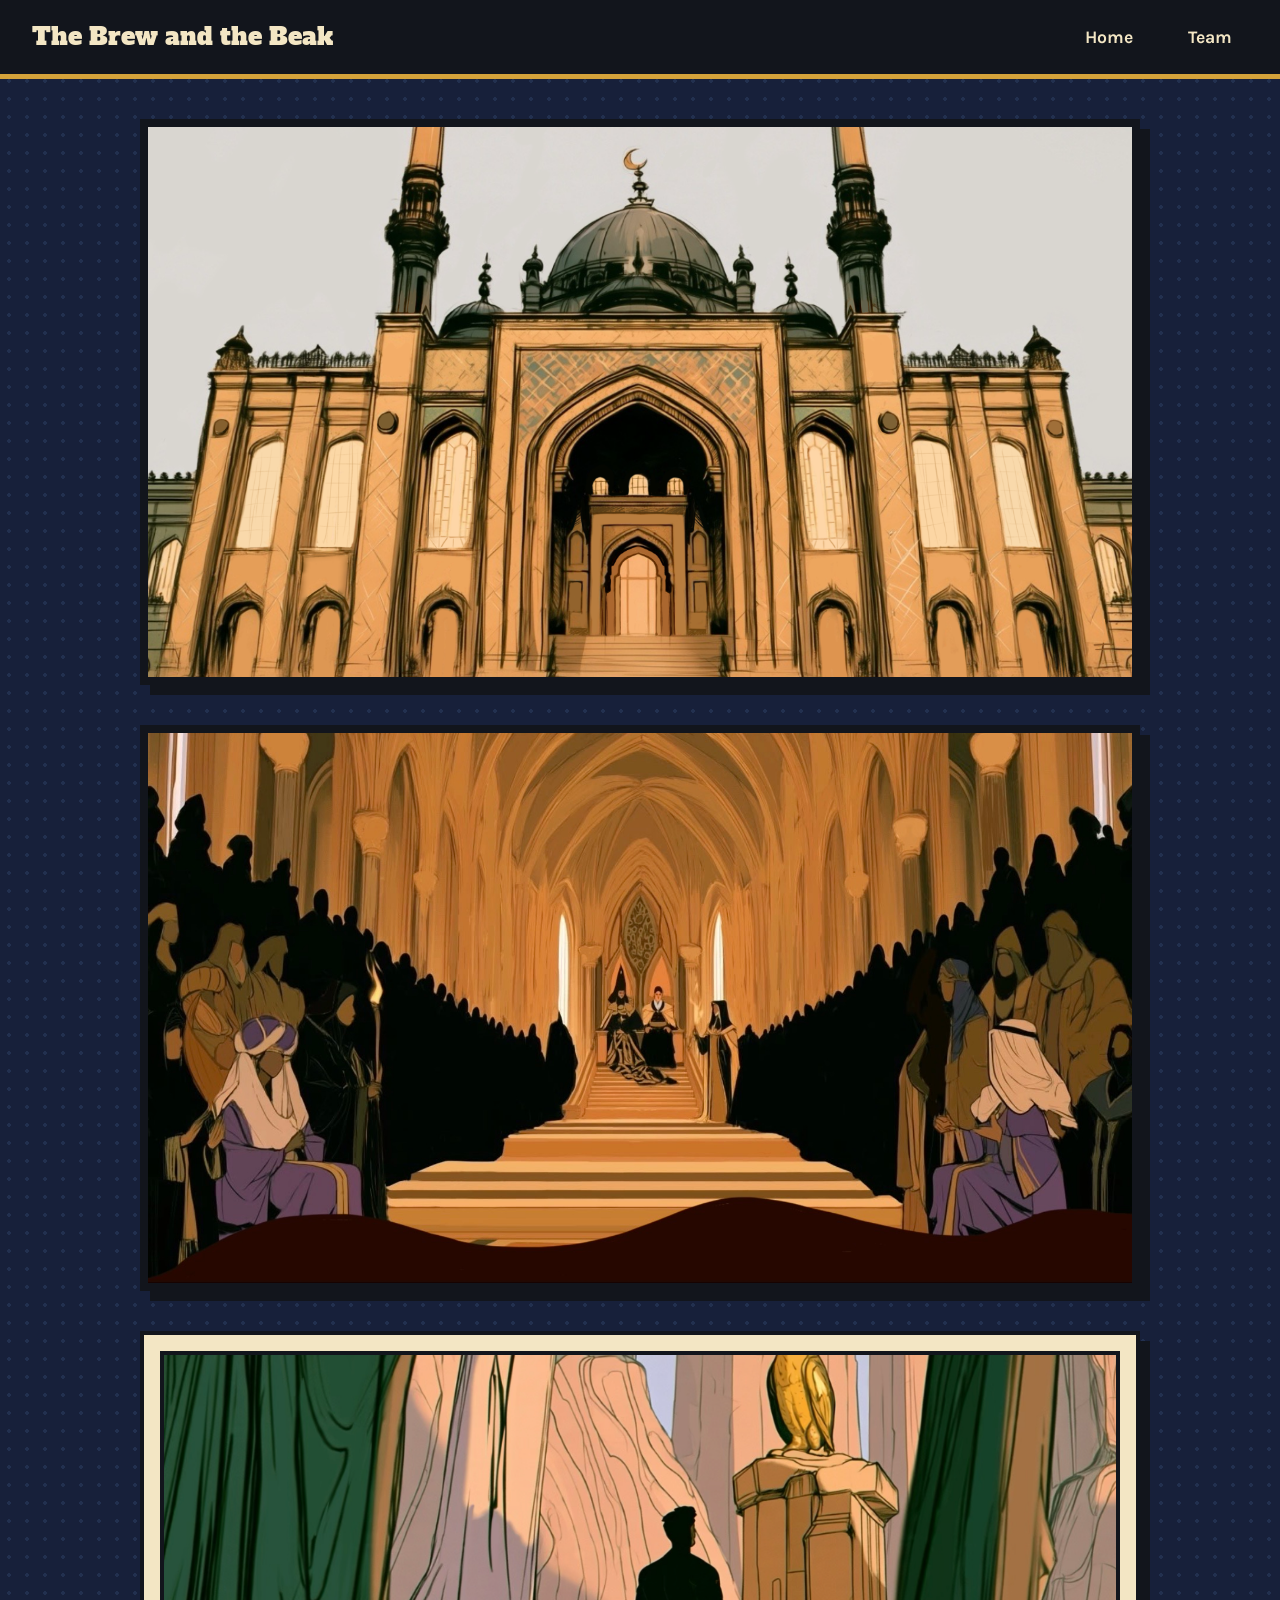
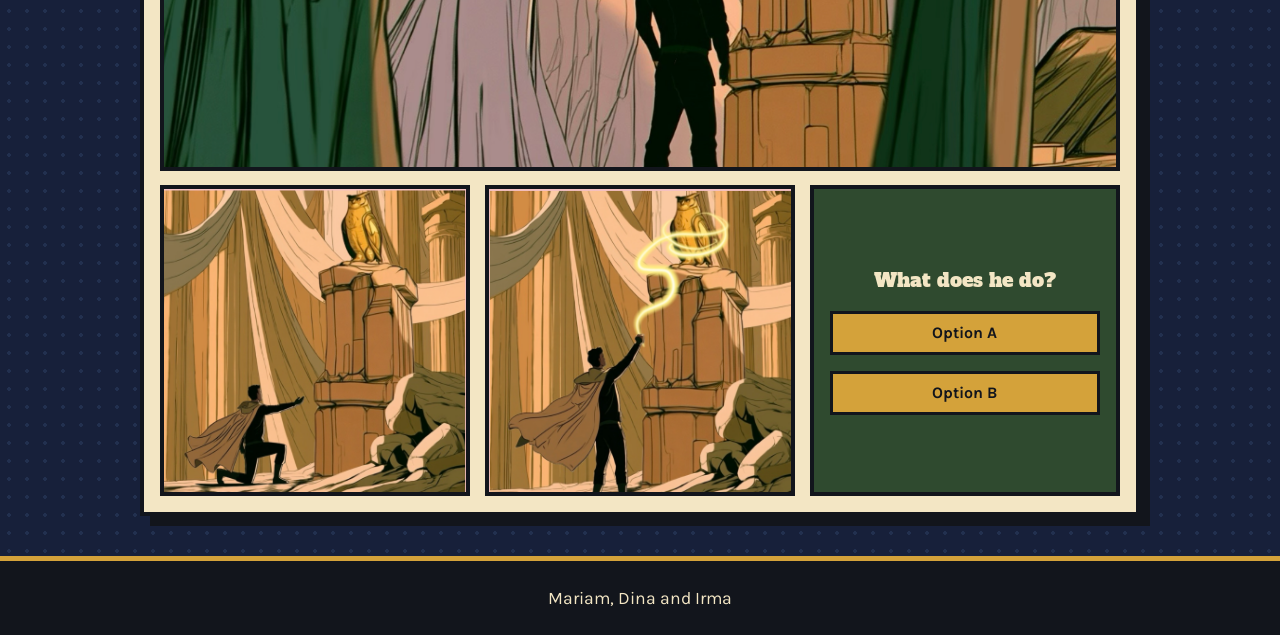
==== comic.html @ 96964d02 "added coffee flood animation" ====
<!DOCTYPE html>
<html lang="en">
<head>
  <meta charset="UTF-8">
  <meta name="viewport" content="width=device-width, initial-scale=1">
  <title>The Brew and the Beak - Main</title>
  <link rel="stylesheet" href="styles.css">
</head>
<body>

  <!-- used this documentation to learn about the figure element: https://developer.mozilla.org/en-US/docs/Web/HTML/Reference/Elements/figure -->
  <!-- used this documentation to learn about the figcaption element: https://developer.mozilla.org/en-US/docs/Web/HTML/Reference/Elements/figcaption -->
  <!-- used this documentation to learn about the footer element: https://developer.mozilla.org/en-US/docs/Web/HTML/Reference/Elements/footer -->


  <header class="site-header">
    <h1><a href="index.html">The Brew and the Beak</a></h1>

    <!-- navigation links to the welcome page, each comic page and the credits -->
    <nav>
      <a href="index.html">Home</a>
      <a href="#team">Team</a>
    </nav>
  </header>

  <main>

<main>

    <!-- PAGE 1: a click-through, narrated sequence  -->
    <!-- "stage" holds one picture at a time; clicking or, for some steps, waiting advances
         it to the next panel in the page.  -->
    <section class="page page-stage" id="page-1">

      <figure class="panel stage" id="story-stage">

        <img class="stage-layer active" id="stage-img-a" src="assets/page1_panel1.png">
        <img class="stage-layer" id="stage-img-b" src="assets/page1_panel2.png">

        <!-- placeholder smoke transition: swap for the real cloud/smoke asset later -->
        <div class="smoke" id="smoke-overlay">
          <div class="smoke-circle left"></div>
          <div class="smoke-circle right"></div>
        </div>

        <!-- opening line, shown over the smoke -->
        <div class="smoke-line" id="smoke-caption">
          <p id="smoke-caption-text"></p>
        </div>

        <!-- every line after that -->
        <figcaption id="stage-caption">Write the line here</figcaption>

      </figure>

    </section>

    <!-- COFFEE FLOOD: click the picture and the coffee rises by itself -->
    <section class="page page-stage" id="page-flood">
      <figure class="panel">
        <img id="flood-img" src="assets/flood1.jpg">
      </figure>
    </section>

    <!-- PAGE 2: the owl -->
    <section class="page" id="page-2">

      <!-- panel 4: click to put the cape on -->
      <figure class="panel p-owl swap">
        <img src="assets/4.png">
        <img class="hidden" src="assets/6.png">
      </figure>

      <!-- panel 5 -->
      <figure class="panel p-kneel">
        <img src="assets/5.png">
        <figcaption>Write the line here</figcaption>
      </figure>

      <!-- panel 6 -->
      <figure class="panel p-wand">
        <img src="assets/6.png">
      </figure>

      <!-- the reader picks an ending -->
      <div class="panel choice-box">
        <p>What does he do?</p>
        <button id="button-a">Option A</button>
        <button id="button-b">Option B</button>
      </div>

      <!-- both endings start hidden, one shows when a button is clicked -->
      <div class="panel p-ending hidden" id="end-a">
        <p>Write ending A here</p>
      </div>

      <div class="panel p-ending hidden" id="end-b">
        <p>Write ending B here</p>
      </div>

    </section>

  </main>

  <footer class="site-footer" id="team">
    <p>Mariam, Dina and Irma</p>
  </footer>

  <script src="script.js"></script>
</body>
</html>
---- styles.css ----
/* fonts: loaded from here so the html files don't need to change */
@import url("https://fonts.googleapis.com/css2?family=Alfa+Slab+One&family=Karla:wght@400;700&display=swap");

/* used this documentation to learn more about the grid layouts in css: https://developer.mozilla.org/en-US/docs/Web/CSS/Guides/Grid_layout */
/* used this documentation to learn more about the flexbox layouts in css: https://developer.mozilla.org/en-US/docs/Learn_web_development/Core/CSS_layout/Flexbox */
/* used this documentation to learn more about the cursor property in css: https://developer.mozilla.org/en-US/docs/Web/CSS/Reference/Properties/cursor */

html, body, header, nav, main, section, figure, figcaption, footer,
h1, h2, h3, p, ul, a, img, div, button{
  box-sizing: border-box;
  margin: 0;
  padding: 0;
}

body{
  font-family: "Karla", sans-serif;
  font-size: 1.1rem;
  line-height: 1.5;
  background: #17203a;
  /* little dots in the background, like comic print */
  background-image: radial-gradient(#22304f 2px, transparent 2px);
  background-size: 18px 18px;
  color: #f3e6c4;
}

img{
  max-width: 100%;
  display: block;
}

/* flexbox: header and nav */
.site-header{
  display: flex;
  justify-content: space-between;
  align-items: center;
  gap: 1rem;
  padding: 1rem 2rem;
  background: #12151c;
  color: #f3e6c4;
  border-bottom: 5px solid #d4a23a;  
  position: sticky; 
  top: 0;
  z-index: 10;
}
.site-header h1{
  font-family: "Alfa Slab One", serif;
  font-weight: 400;
  font-size: 1.5rem;
}

.site-header nav{
  display: flex;
  gap: 1.5rem;
}


.site-header a{
  color: inherit;
  text-decoration: none;
}
.site-header nav a{
  padding: 0.3rem 0.8rem;
  font-weight: bold;
  border: 3px solid transparent; 

}


.site-header nav a:hover{
  border: 3px solid #d4a23a;
  background: #d4a23a;
  color: #12151c;
}

/* grid: each comic page is a 6 column grid */
.page{
  display: grid;
  grid-template-columns: repeat(6, 1fr);
  gap: 0.9rem;
  max-width: 1000px;
  margin: 2.5rem auto;
  padding: 1rem;
  background: #f3e6c4;
  color: #12151c;
  border: 4px solid #12151c;
  box-shadow: 10px 10px 0 #12151c;
}


.panel{
  position: relative;
  border: 4px solid #12151c;
  overflow: hidden;
  background: #12151c;
}

.panel img{
  width: 100%;
  height: 100%;
  object-fit: cover;
  display: block;
}

/* page 1: narrated stage instead of a grid of panels */
.page-stage{
  display: block;
  padding: 0;
  overflow: hidden;
}

.stage{
  position: relative;
  width: 100%;
  aspect-ratio: 16 / 9;
  overflow: hidden;
  background: #12151c;
}

.stage.clickable{
  cursor: pointer;
}

/* used this documentation to learn about the inset shorthand property in css: https://developer.mozilla.org/en-US/docs/Web/CSS/inset */
.stage-layer{
  position: absolute;
  inset: 0;
  width: 100%;
  height: 100%;
  object-fit: cover;
  opacity: 0;
  transition: opacity 0.8s ease;
}
.stage-layer.active{
  opacity: 1;
}

/* placeholder smoke transition: two circles sliding in from the sides.
   need to swap the circles for a real asset. */
/* used this documentation to learn about the pointer-events property in css: https://developer.mozilla.org/en-US/docs/Web/CSS/pointer-events */
.smoke{
  position: absolute;
  inset: 0;
  z-index: 5;
  opacity: 0;
  /* lets clicks pass through the smoke to the stage underneath it */
  pointer-events: none;
  transition: opacity 0.3s ease;
}
.smoke.active{
  opacity: 1;
}

/* used this documentation to learn about the border-radius property in css: https://developer.mozilla.org/en-US/docs/Web/CSS/border-radius */
.smoke-circle{
  position: absolute;
  top: 50%;
  width: 150%;
  aspect-ratio: 1;
  /* 50% on a square box turns it into a circle */
  border-radius: 50%;
  background: radial-gradient(circle, #a66ae0 0%, #6a2fae 55%, #3d1066 100%);
  transition: transform 0.7s ease;
}
.smoke-circle.left{
  left: -75%;
  transform: translate(-100%, -50%);
}
.smoke-circle.right{
  right: -75%;
  transform: translate(100%, -50%);
}
.smoke.cover .smoke-circle.left{
  transform: translate(-8%, -50%);
}
.smoke.cover .smoke-circle.right{
  transform: translate(8%, -50%);
}

/* the opening line, shown over the smoke itself since there is no picture underneath yet for a figcaption to belong to */
/* used this documentation to learn about the rgb()/rgba() color function in css: https://developer.mozilla.org/en-US/docs/Web/CSS/color_value/rgb */
.smoke-line{
  position: absolute;
  left: 50%;
  bottom: 10%;
  z-index: 10;
  max-width: 80%;
  text-align: center;
  /* rgba lets the background stay see-through instead of a solid color */
  background: rgba(18, 15, 21, 0.88);
  color: #f3e6c4;
  border: 3px solid #d4a23a;
  padding: 0.9rem 1.5rem;
  font-family: "Alfa Slab One", serif;
  font-size: 1.1rem;
  opacity: 0;
  pointer-events: none;
  transform: translate(-50%, 12px);
  transition: opacity 0.5s ease, transform 0.5s ease;
}
.smoke-line.visible{
  opacity: 1;
  transform: translate(-50%, 0);
}

/* page 2 */
.p-owl{
  grid-column: span 6;
  aspect-ratio: 16 / 7;
}


.p-kneel, .p-wand, .choice-box{
  grid-column: span 2;
  aspect-ratio: 1;
}

/* the ending text boxes */
.p-ending{
  grid-column: span 6;
  display: flex;
  align-items: center;
  justify-content: center;
  padding: 2rem;
  text-align: center;
  font-family: "Alfa Slab One", serif;
  font-size: 1.4rem;
  background: #2f4a2f;
  color: #f3e6c4;
}

/* interactions */

/* click to swap the picture */
.swap{
  cursor: pointer;
}

/* caption slides up on hover, yellow box like an old comic */
.panel figcaption{
  position: absolute;
  bottom: 0;
  left: 0;
  background: #d4a23a;
  color: #12151c;
  font-weight: bold;
  border-top: 4px solid #12151c;
  border-right: 4px solid #12151c;
  padding: 0.4rem 0.9rem;
  transform: translateY(110%);
  transition: transform 0.3s;
}

/* TEMPORARY CODE: only reveal for a step that "has-caption" for those */
.panel:not(.stage):hover figcaption,
.panel.stage.has-caption:hover figcaption,
.panel.show-caption figcaption{
  transform: translateY(0);
}

/* while switching corners, force the caption back down for a brief moment */
/* used this documentation to learn about the !important rule in css: https://developer.mozilla.org/en-US/docs/Web/CSS/important */
.panel.switching-side figcaption{
  transform: translateY(110%) !important;
}

/* the figcaption moves to the right-hand corner for some lines*/
#stage-caption.caption-right{
  left: auto;
  right: 0;
  border-right: none;
  border-left: 4px solid #12151c;
}

/* branching ending, and the hidden second picture in swap panels */
.hidden{
  display: none;
}
/* ".panel img" above sets display: block and is stronger than ".hidden",
   so images need their own rule to be hidden */
.panel img.hidden{
  display: none;
}

.choice-box{
  display: flex;
  flex-direction: column;
  justify-content: center;
  gap: 1rem;
  padding: 1rem;
  text-align: center;
  background: #2f4a2f;
  color: #f3e6c4;
}


.choice-box p{
  font-family: "Alfa Slab One", serif;
  font-size: 1.2rem;
}
.choice-box button{
  padding: 0.6rem;
  font-family: "Karla", sans-serif;
  font-size: 1rem;
  font-weight: bold;
  background: #d4a23a;
  color: #12151c;
  border: 3px solid #12151c;
  cursor: pointer;
}
.choice-box button:hover{
  background: #f3e6c4;
}


.site-footer{
  text-align: center;
  padding: 1.5rem;
  background: #12151c;
  color: #f3e6c4;
  border-top: 5px solid #d4a23a;
}

/* welcome page */
.welcome{
  min-height: 100vh;
  display: flex;
  flex-direction: column;
  justify-content: center;
  align-items: center;
  text-align: center;
  padding: 2rem;
  color: #f3e6c4;
  background-color: #17203a;
  background-image: url("assets/background.png"), radial-gradient(#22304f 2px, transparent 2px);
  background-size: cover, 18px 18px;
  background-position: center;
  transition: opacity 0.6s;
}


.welcome h1{
  font-family: "Alfa Slab One", serif;
  font-weight: 400;
  font-size: 4.5rem;
  line-height: 1.1;
  margin-bottom: 1rem;
}
.welcome p{
  max-width: 500px;
  margin-bottom: 2rem;
  font-size: 1.2rem;
}
.start-button{
  display: inline-block;
  padding: 0.8rem 2rem;
  background: #d4a23a;
  color: #12151c;
  font-weight: bold;
  text-decoration: none;
  border: 4px solid #12151c;
  box-shadow: 6px 6px 0 #12151c;
}
.start-button:hover{
  background: #f3e6c4;
}

/* added by welcome.js when the button is pressed */
.fade-out{
  opacity: 0;
}

/* extra text on the welcome page */
.welcome .hint-text{
  font-style: italic;
  color: #d4a23a;
}
.welcome .credit{
  margin-top: 2.5rem;
  margin-bottom: 0;
  font-size: 0.95rem;
}
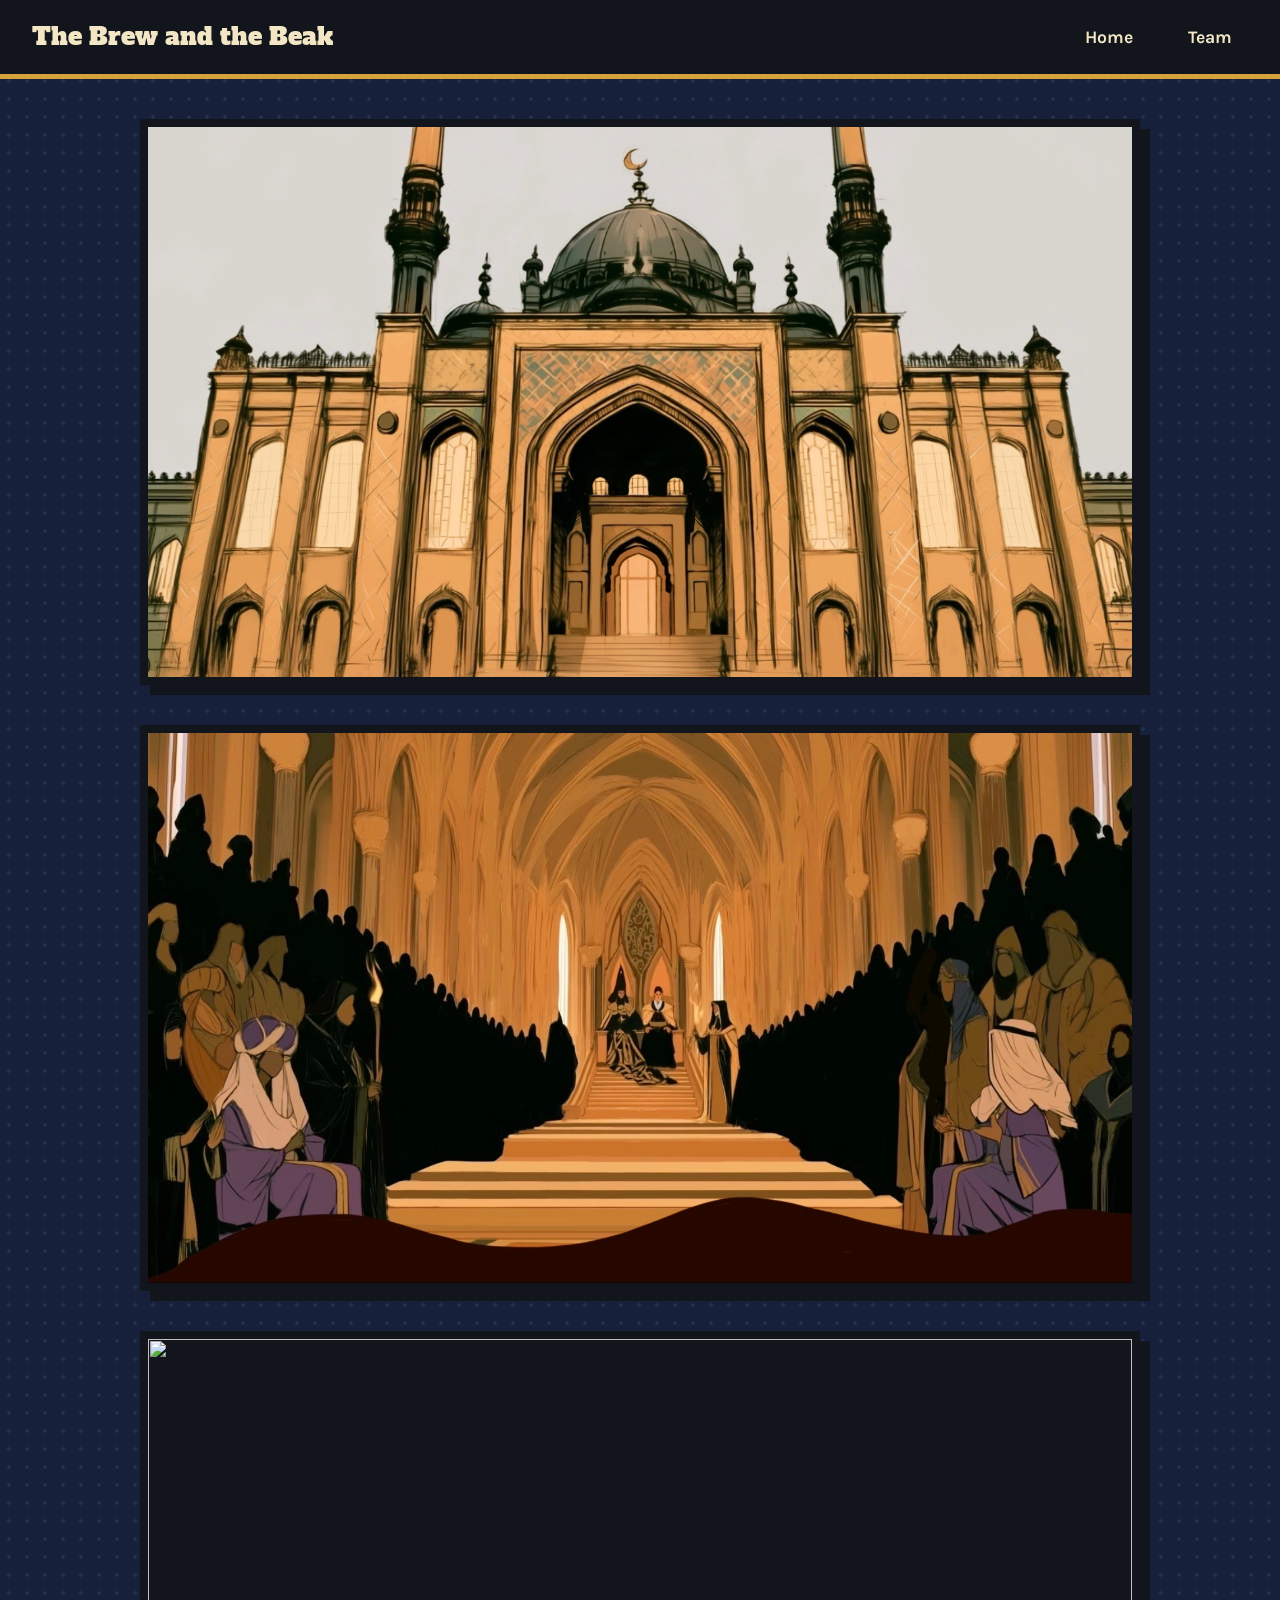
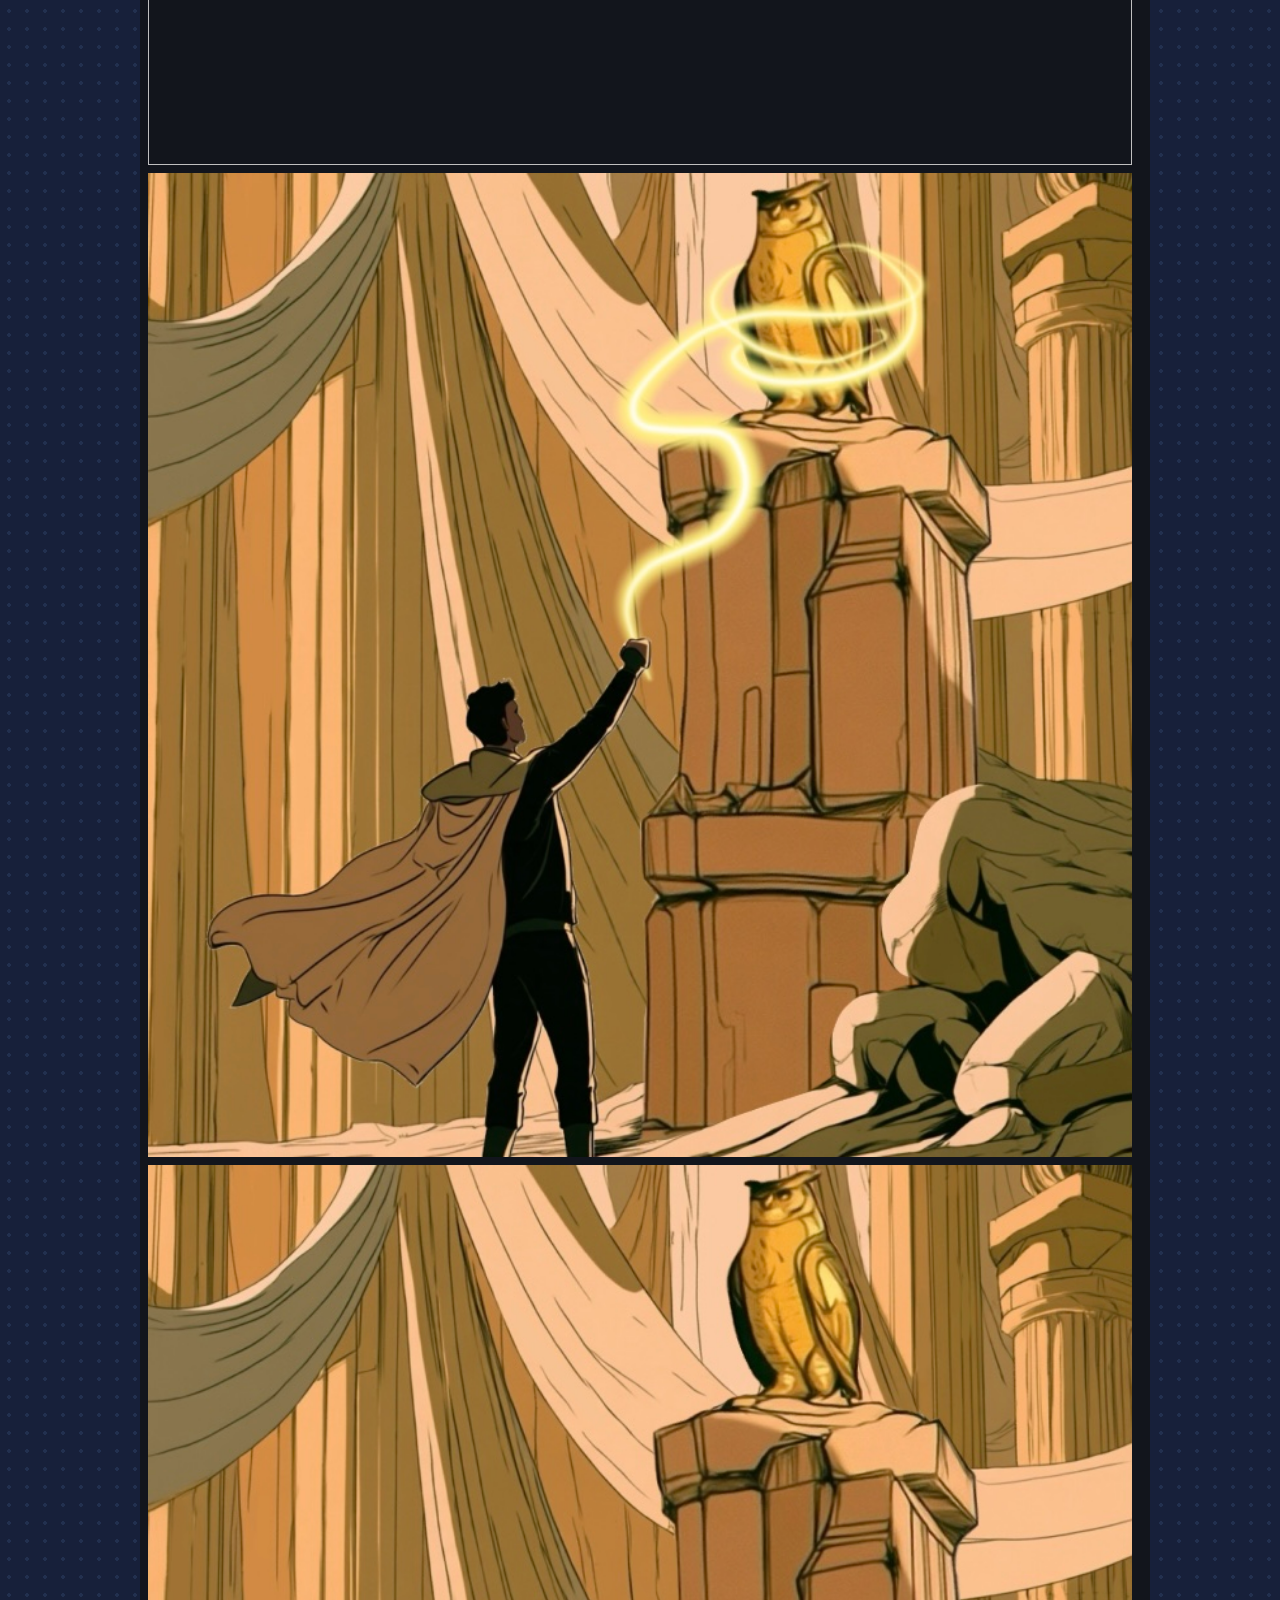
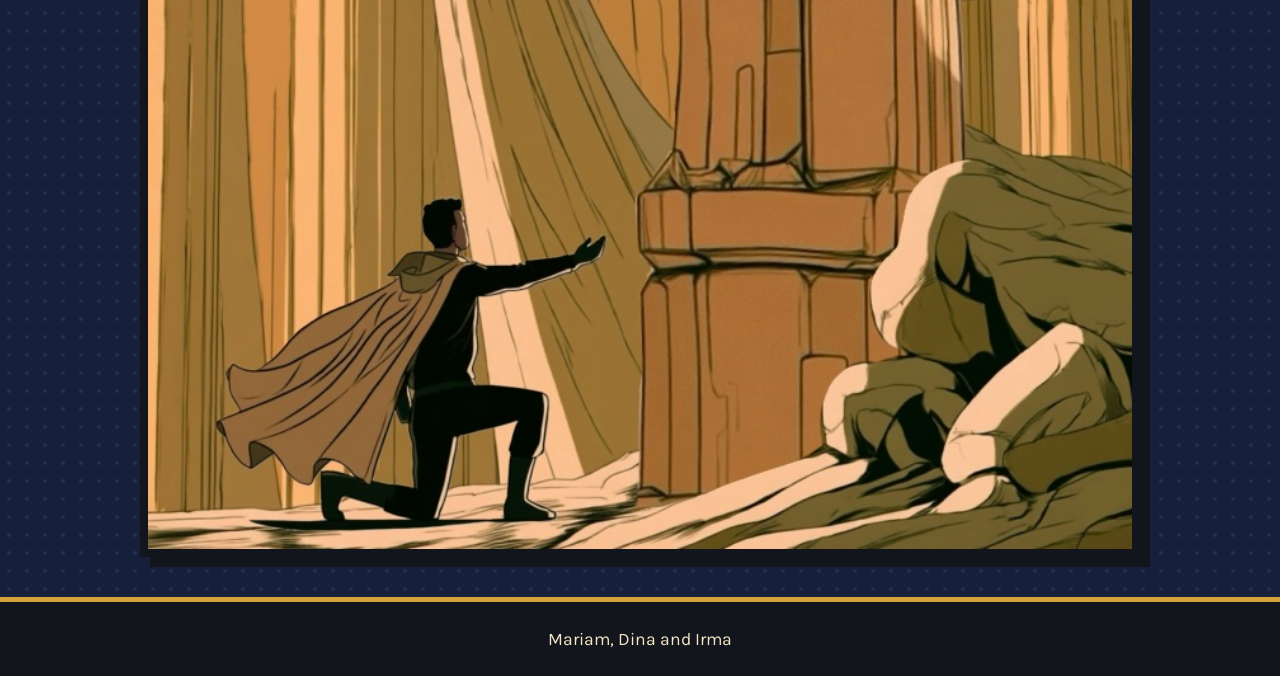
==== commit 6ca7e4ee: "Rebuild page 2 as a panel-to-choice transition, fix duplicate <main> Replace the cape-swap panel + p" ====
--- a/comic.html
+++ b/comic.html
@@ -63,39 +63,33 @@
     </section>
 
     <!-- PAGE 2: the owl -->
-    <section class="page" id="page-2">
+    <!-- "page-stage" isn't the stage from page 1 - just regular look reused
+         since page 2 is just one full-width panel for now -->
+    <section class="page page-stage" id="page-2">
 
-      <!-- panel 4: click to put the cape on -->
-      <figure class="panel p-owl swap">
-        <img src="assets/4.png">
-        <img class="hidden" src="assets/6.png">
-      </figure>
+      <!-- panel 1 and the two choices share the same spot: panel 1 fades
+           out and the choices fade in over it when it's clicked. which
+           pathway the reader picks comes later. -->
+      <div class="p-owl-wrap">
 
-      <!-- panel 5 -->
-      <figure class="panel p-kneel">
-        <img src="assets/5.png">
-        <figcaption>Write the line here</figcaption>
-      </figure>
+        <!-- panel 1: click to move on to the choice -->
+        <figure class="panel p-owl" id="owl-panel">
+          <img src="assets/page2_panel1_capeless.png">
+        </figure>
 
-      <!-- panel 6 -->
-      <figure class="panel p-wand">
-        <img src="assets/6.png">
-      </figure>
+        <!-- the two choices, hidden until panel 1 is clicked -->
+        <div class="choice-row" id="choice-row">
+          <figure class="panel p-choice" id="choice-a">
+            <img src="assets/page2_optionA.jpg">
+            <figcaption>Choice A: Greed Over Bond</figcaption>
+          </figure>
 
-      <!-- the reader picks an ending -->
-      <div class="panel choice-box">
-        <p>What does he do?</p>
-        <button id="button-a">Option A</button>
-        <button id="button-b">Option B</button>
-      </div>
+          <figure class="panel p-choice" id="choice-b">
+            <img src="assets/page2_optionB.jpg">
+            <figcaption>Choice B: True Respect</figcaption>
+          </figure>
+        </div>
 
-      <!-- both endings start hidden, one shows when a button is clicked -->
-      <div class="panel p-ending hidden" id="end-a">
-        <p>Write ending A here</p>
-      </div>
-
-      <div class="panel p-ending hidden" id="end-b">
-        <p>Write ending B here</p>
       </div>
 
     </section>
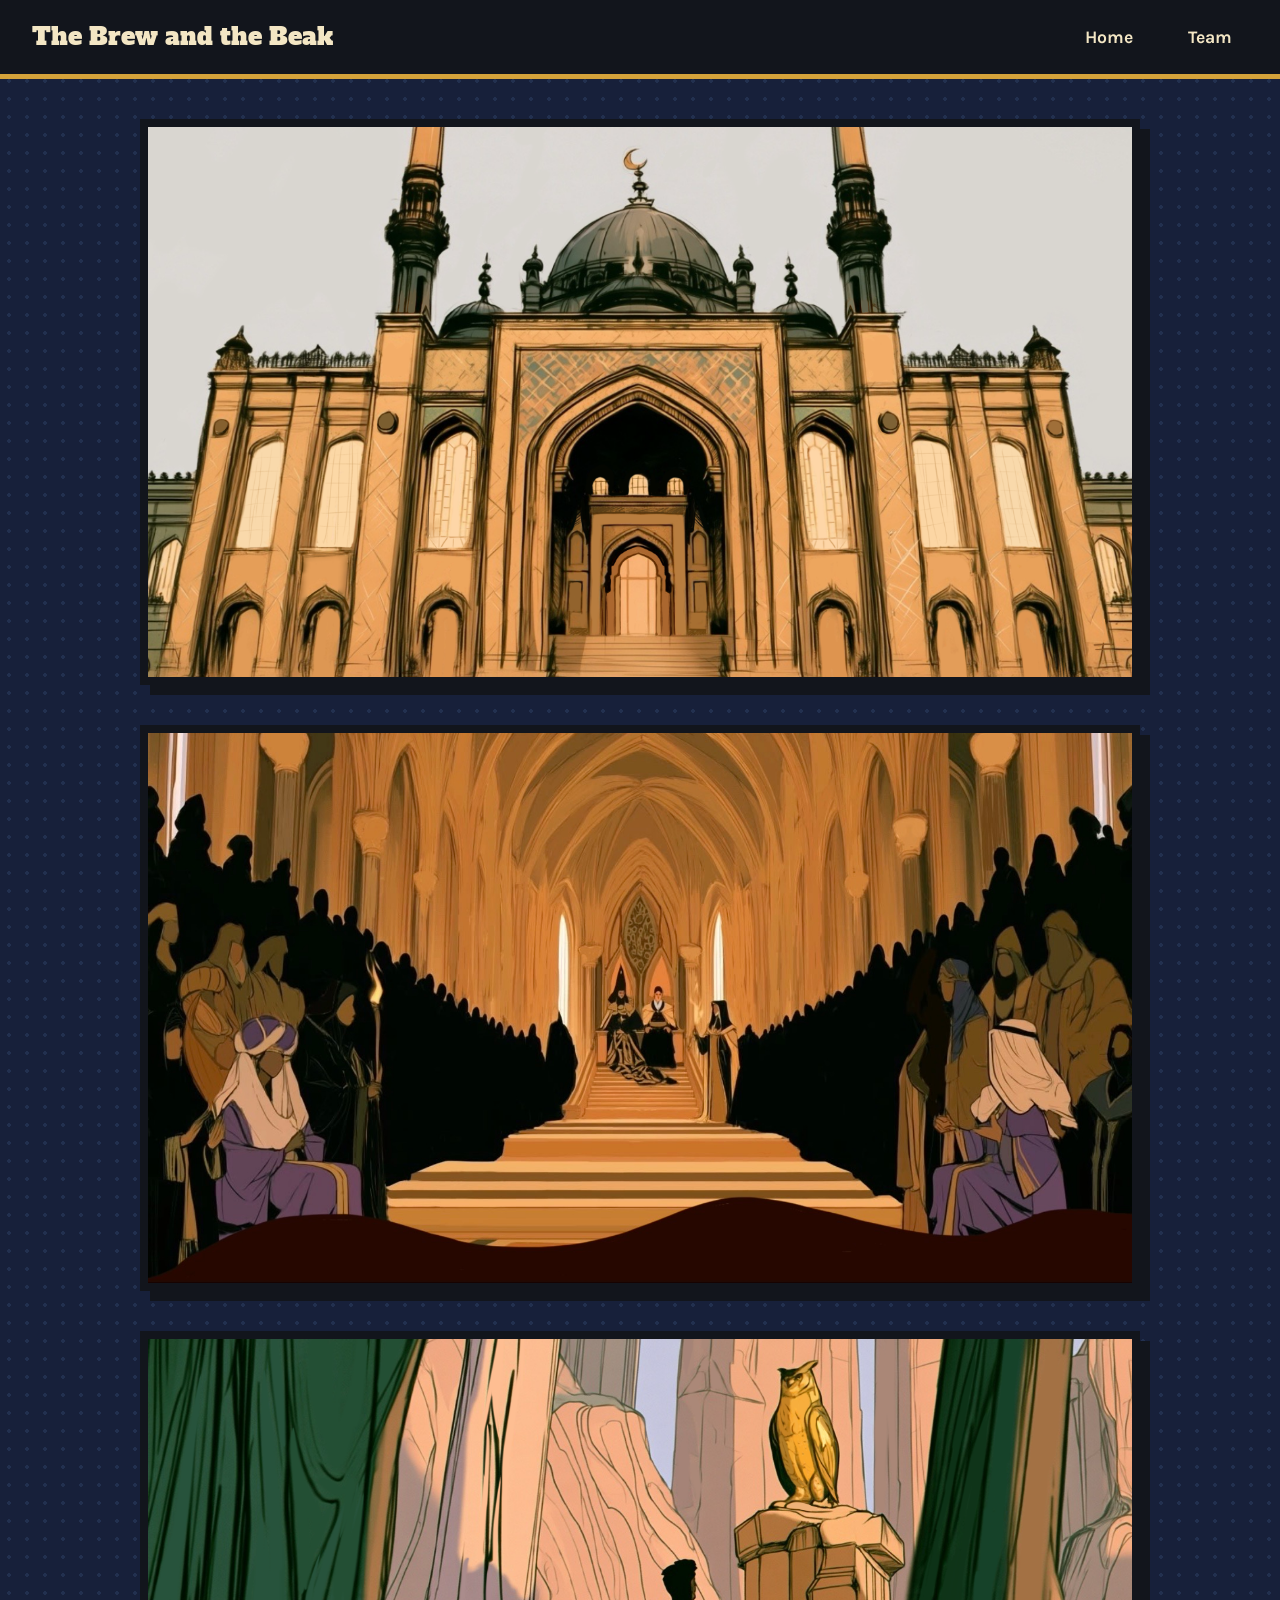
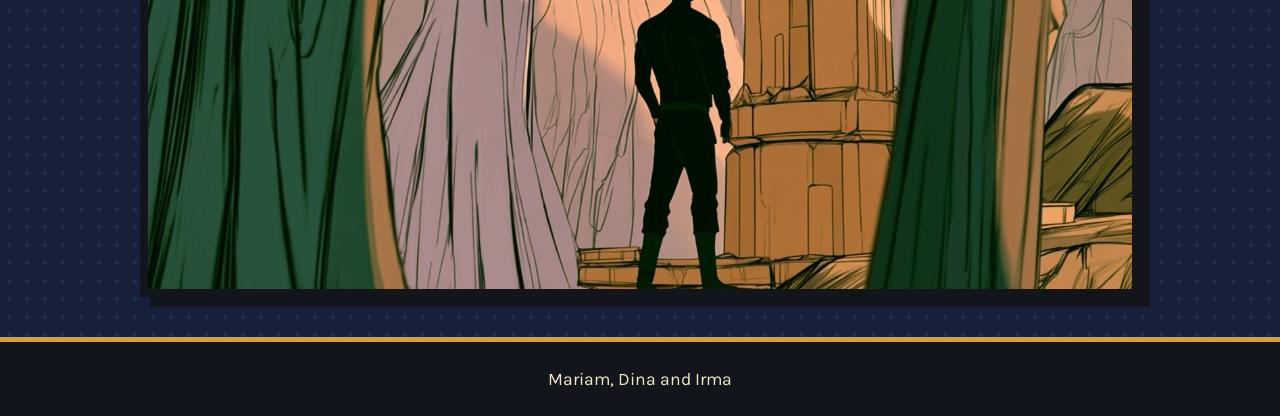
==== commit 7eb44ab4: "Fix duplicate <main> tag in comic.html" ====
--- a/comic.html
+++ b/comic.html
@@ -24,8 +24,6 @@
   </header>
 
   <main>
-
-<main>
 
     <!-- PAGE 1: a click-through, narrated sequence  -->
     <!-- "stage" holds one picture at a time; clicking or, for some steps, waiting advances
--- a/styles.css
+++ b/styles.css
@@ -202,16 +202,57 @@
   transform: translate(-50%, 0);
 }
 
-/* page 2 */
+/* page 2: panel 1 and the two choices sit stacked in the same spot and crossfade between each other*/
+.p-owl-wrap{
+  grid-column: span 6;
+  position: relative;
+  aspect-ratio: 16 / 9;
+}
+
+/* ">" (direct child only): overrides their flex sizing  to stop both squares 
+    from stacking on top of each other instead of sitting side by side */
+.p-owl-wrap > .panel,
+.p-owl-wrap > .choice-row{
+  position: absolute;
+  inset: 0;
+  width: 100%;
+  height: 100%;
+}
+
 .p-owl{
-  grid-column: span 6;
-  aspect-ratio: 16 / 7;
-}
-
-
-.p-kneel, .p-wand, .choice-box{
-  grid-column: span 2;
+  cursor: pointer;
+  opacity: 1;
+  transition: opacity 0.6s ease;
+}
+.p-owl.faded{
+  opacity: 0;
+  /* so it can't be clicked again, or block clicks on the choices under it */
+  pointer-events: none;
+}
+
+.choice-row{
+  display: flex;
+  align-items: center;
+  justify-content: center;
+  gap: 0.9rem;
+  opacity: 0;
+  pointer-events: none;
+  transition: opacity 0.6s ease;
+}
+.choice-row.visible{
+  opacity: 1;
+  pointer-events: auto;
+}
+
+.p-choice{
+  flex: 1;
   aspect-ratio: 1;
+  cursor: pointer;
+  transition: border-color 0.2s;
+}
+/* highlight the border on hover, and figcaption reveal the ".panel:not(.stage):hover figcaption" */
+.p-choice:hover{
+  border-color: #d4a23a;
 }
 
 /* the ending text boxes */
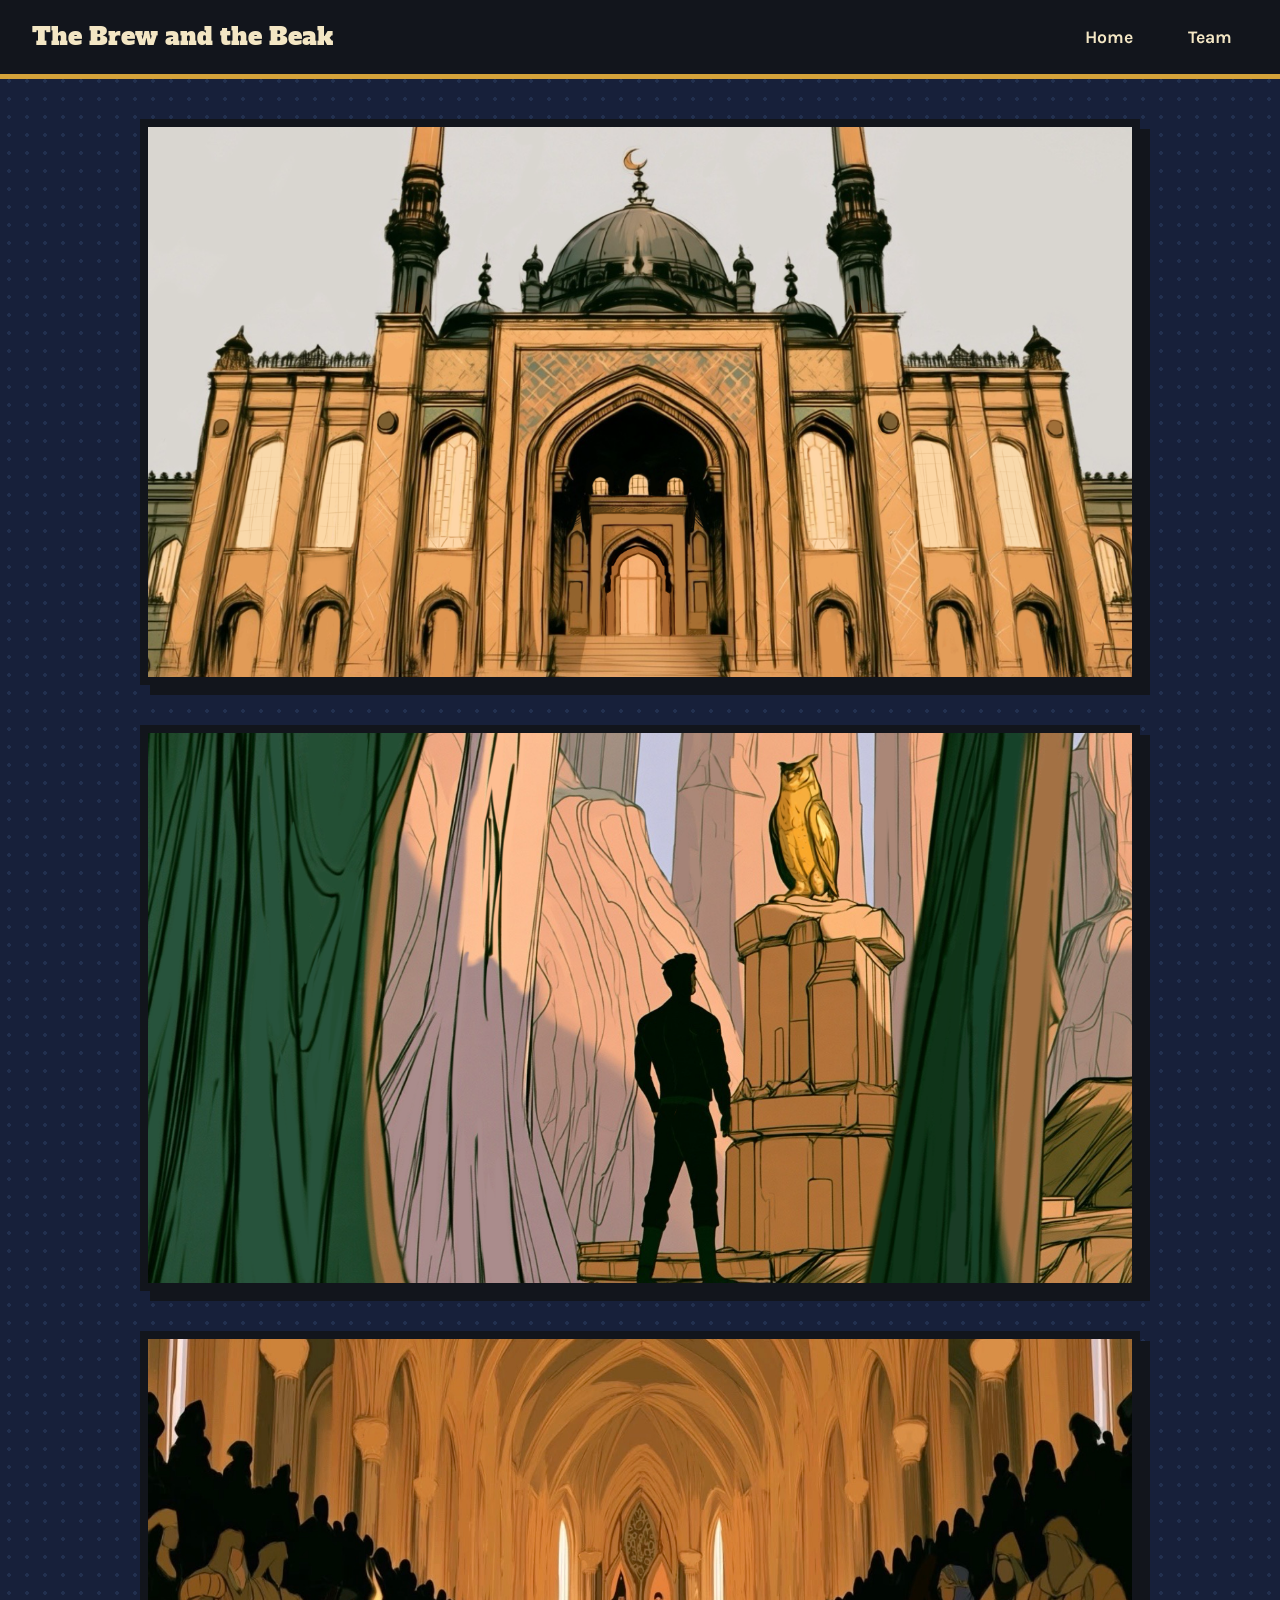
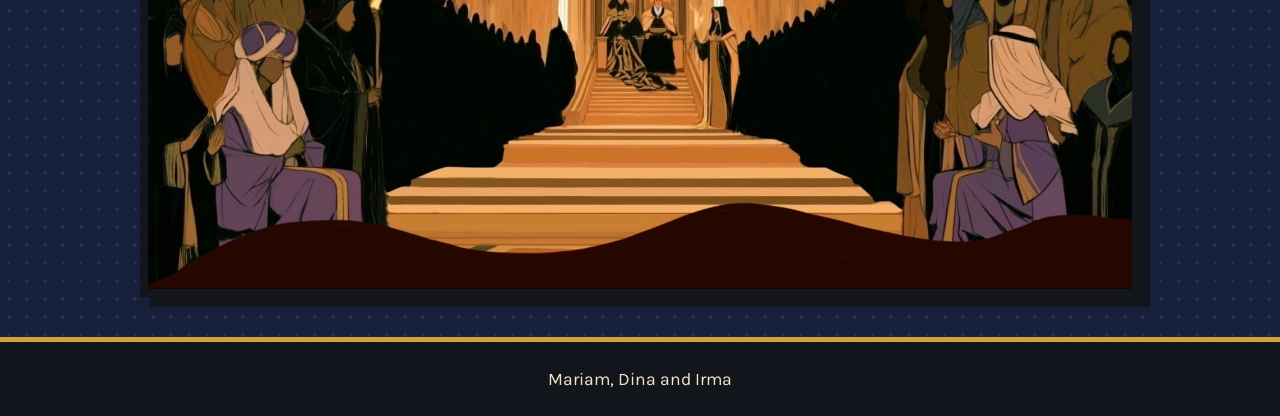
==== commit dcbaa35a: "Reorder page 2 before flood, add cape layer Moves the owl/choices section ahead of the coffee flood " ====
--- a/comic.html
+++ b/comic.html
@@ -24,6 +24,8 @@
   </header>
 
   <main>
+
+<main>
 
     <!-- PAGE 1: a click-through, narrated sequence  -->
     <!-- "stage" holds one picture at a time; clicking or, for some steps, waiting advances
@@ -53,13 +55,6 @@
 
     </section>
 
-    <!-- COFFEE FLOOD: click the picture and the coffee rises by itself -->
-    <section class="page page-stage" id="page-flood">
-      <figure class="panel">
-        <img id="flood-img" src="assets/flood1.jpg">
-      </figure>
-    </section>
-
     <!-- PAGE 2: the owl -->
     <!-- "page-stage" isn't the stage from page 1 - just regular look reused
          since page 2 is just one full-width panel for now -->
@@ -70,9 +65,11 @@
            pathway the reader picks comes later. -->
       <div class="p-owl-wrap">
 
-        <!-- panel 1: click to move on to the choice -->
+        <!-- panel 1: click to move on to the choice. the cape is a separate
+             layer on top so it can flutter on hover without moving him -->
         <figure class="panel p-owl" id="owl-panel">
           <img src="assets/page2_panel1_capeless.png">
+          <img class="cape-layer" src="assets/page2_panel1_cape.png" alt="">
         </figure>
 
         <!-- the two choices, hidden until panel 1 is clicked -->
@@ -92,6 +89,13 @@
 
     </section>
 
+    <!-- COFFEE FLOOD: click the picture and the coffee rises by itself -->
+    <section class="page page-stage" id="page-flood">
+      <figure class="panel">
+        <img id="flood-img" src="assets/flood1.jpg">
+      </figure>
+    </section>
+
   </main>
 
   <footer class="site-footer" id="team">
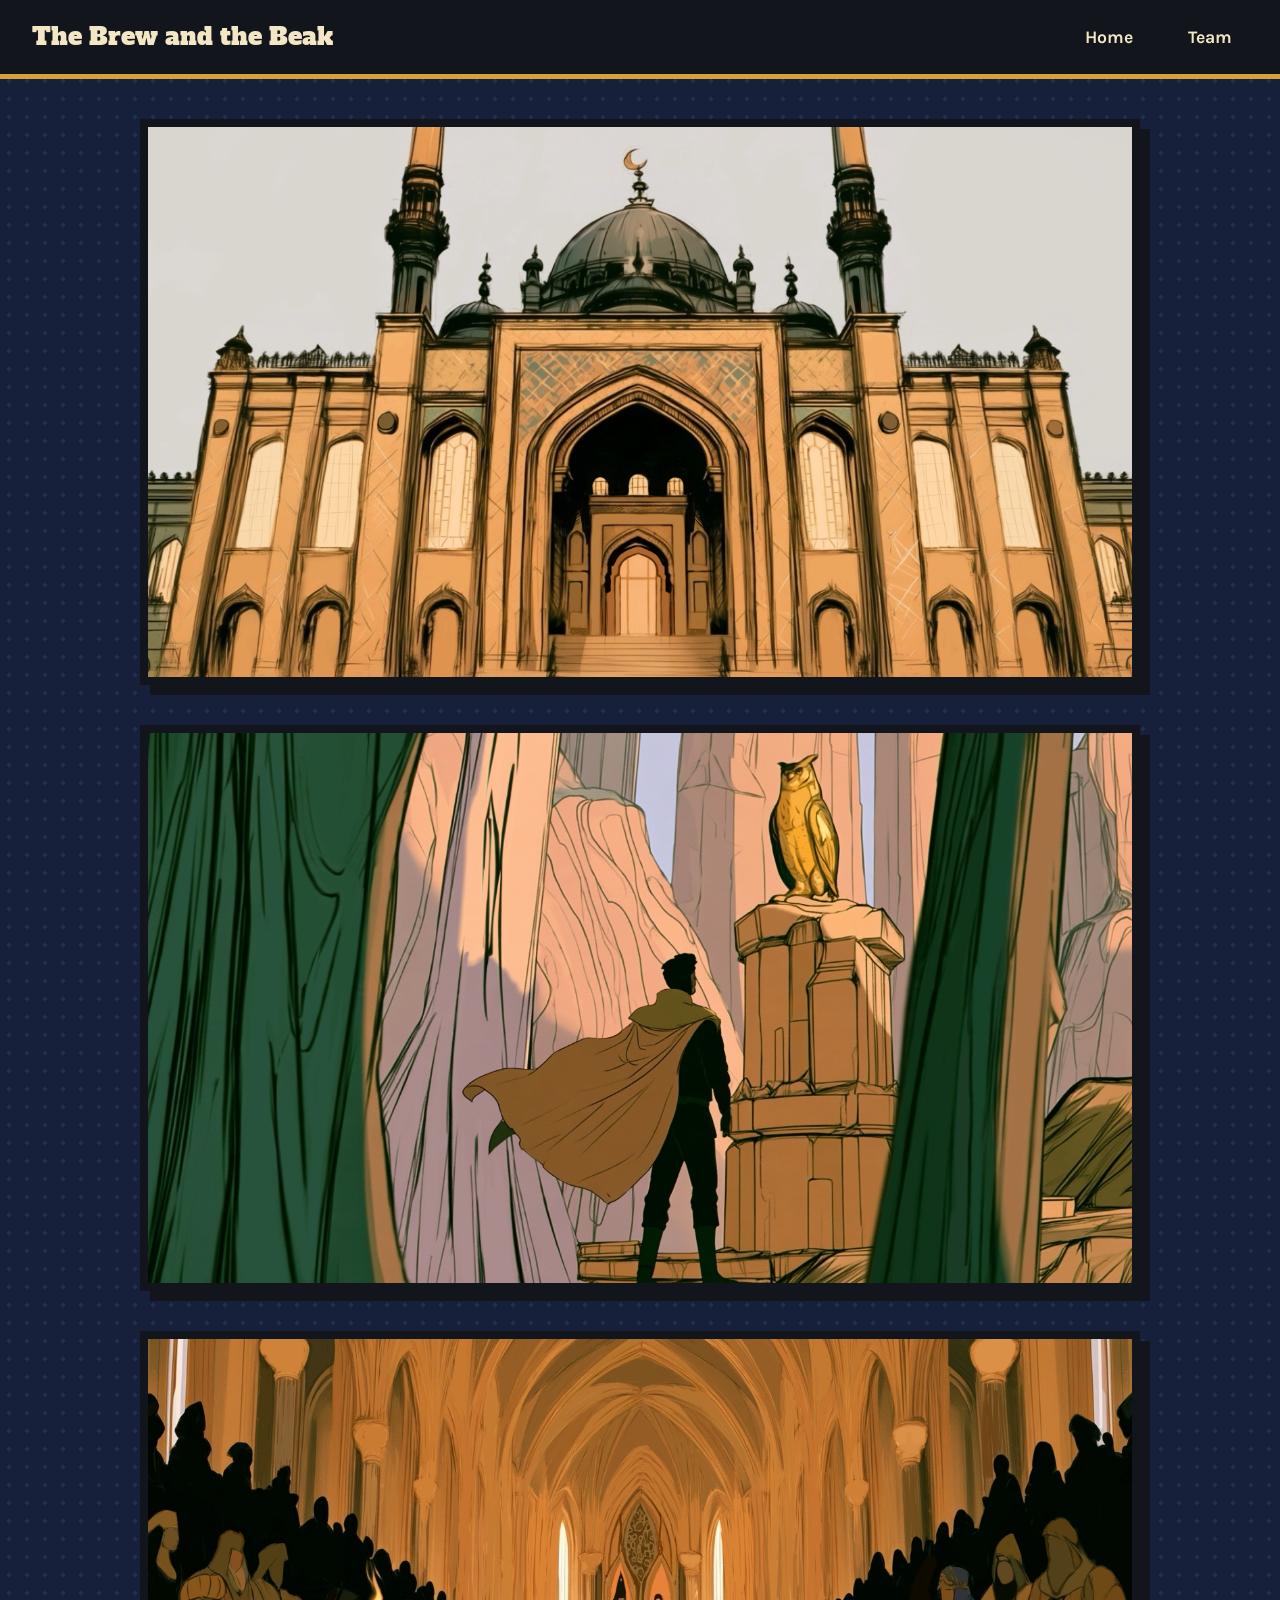
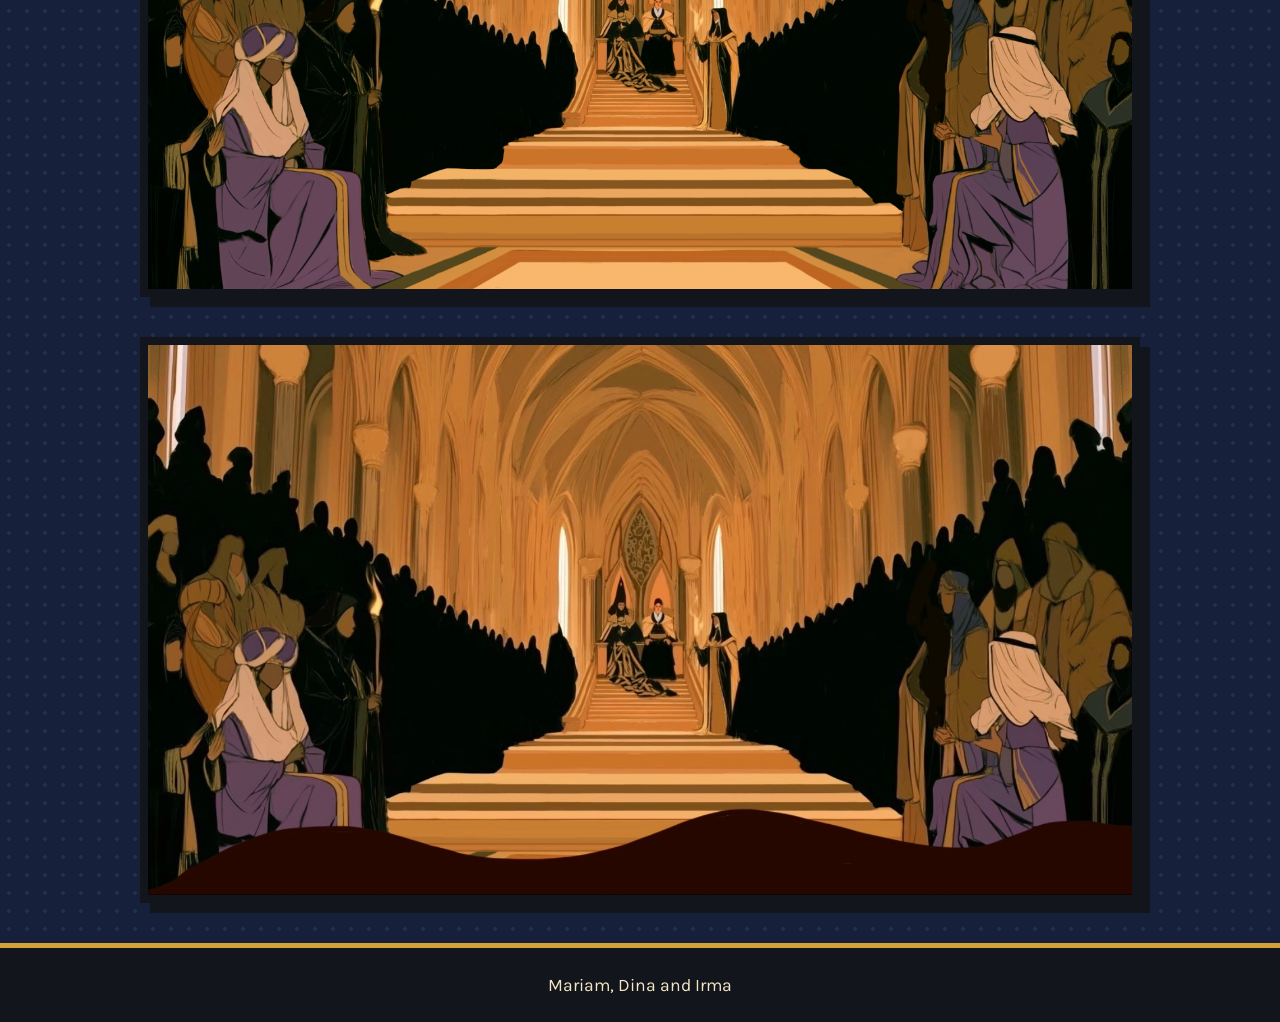
==== commit ec9a522b: "Add page 3 markup: panel 1/2 crossfade layers Adds the #page-3 section between page 2 and the flood," ====
--- a/comic.html
+++ b/comic.html
@@ -89,6 +89,15 @@
 
     </section>
 
+    <!-- PAGE 3: panel 1, then a zoom into panel 2 on click, then a plain
+         crossfade into panel 3 on the next click -->
+    <section class="page page-stage" id="page-3">
+      <figure class="panel stage" id="page3-stage">
+        <img class="stage-layer active" id="page3-img-a" src="assets/page3_panel1.png">
+        <img class="stage-layer" id="page3-img-b" src="assets/page3_panel2.png">
+      </figure>
+    </section>
+
     <!-- COFFEE FLOOD: click the picture and the coffee rises by itself -->
     <section class="page page-stage" id="page-flood">
       <figure class="panel">
--- a/styles.css
+++ b/styles.css
@@ -94,6 +94,8 @@
   background: #12151c;
 }
 
+/* used this documentation to learn about the object-fit property in css: https://developer.mozilla.org/en-US/docs/Web/CSS/object-fit */
+/* "cover" fills the box without stretching the picture - it crops instead of squishing it to fit */
 .panel img{
   width: 100%;
   height: 100%;
@@ -108,6 +110,8 @@
   overflow: hidden;
 }
 
+/* used this documentation to learn about the aspect-ratio property in css: https://developer.mozilla.org/en-US/docs/Web/CSS/aspect-ratio */
+/* keeps the stage at a fixed 16:9 shape no matter how wide the page is, instead of it changing height with the content */
 .stage{
   position: relative;
   width: 100%;
@@ -228,6 +232,35 @@
   opacity: 0;
   /* so it can't be clicked again, or block clicks on the choices under it */
   pointer-events: none;
+}
+
+/* the cape overlay: page2_panel1_cape.png is the same canvas as page2_panel1_capeless.png, 
+   already drawn in place on the man - so it just needs to sit exactly on top */
+#owl-panel img.cape-layer{
+  position: absolute;
+  inset: 0;
+  width: 100%;
+  height: 100%;
+  object-fit: cover;
+  /* used this documentation to learn about the transform-origin property in css: https://developer.mozilla.org/en-US/docs/Web/CSS/transform-origin */
+  /* pivot for the flutter below: (773, 386) converted to the % transform-origin uses */
+  transform-origin: 53.09% 47.3%;
+  /* let clicks on the panel pass through to the panel itself */
+  pointer-events: none;
+}
+
+/* used this documentation to learn about @keyframes: https://developer.mozilla.org/en-US/docs/Web/CSS/@keyframes */
+/* flutters only while hovering panel 1 */
+@keyframes cape-flutter{
+  0%, 100%{ transform: rotate(-3deg) skewX(3deg); }
+  25%{ transform: rotate(2deg) skewX(-2deg); }
+  50%{ transform: rotate(-2deg) skewX(4deg); }
+  75%{ transform: rotate(3deg) skewX(-3deg); }
+}
+/* used this documentation to learn about the animation property in css: https://developer.mozilla.org/en-US/docs/Web/CSS/animation */
+/* "infinite" keeps it looping as long as the hover lasts, instead of playing once and stopping */
+#owl-panel:hover img.cape-layer{
+  animation: cape-flutter 1.4s ease-in-out infinite;
 }
 
 .choice-row{
@@ -291,6 +324,9 @@
   transition: transform 0.3s;
 }
 
+/* used this documentation to learn about the :not() pseudo-class in css: https://developer.mozilla.org/en-US/docs/Web/CSS/:not */
+/* ":not(.stage)" matches every panel except the stage - the stage needs the extra
+   has-caption/show-caption conditions below instead of revealing on every hover */
 /* TEMPORARY CODE: only reveal for a step that "has-caption" for those */
 .panel:not(.stage):hover figcaption,
 .panel.stage.has-caption:hover figcaption,
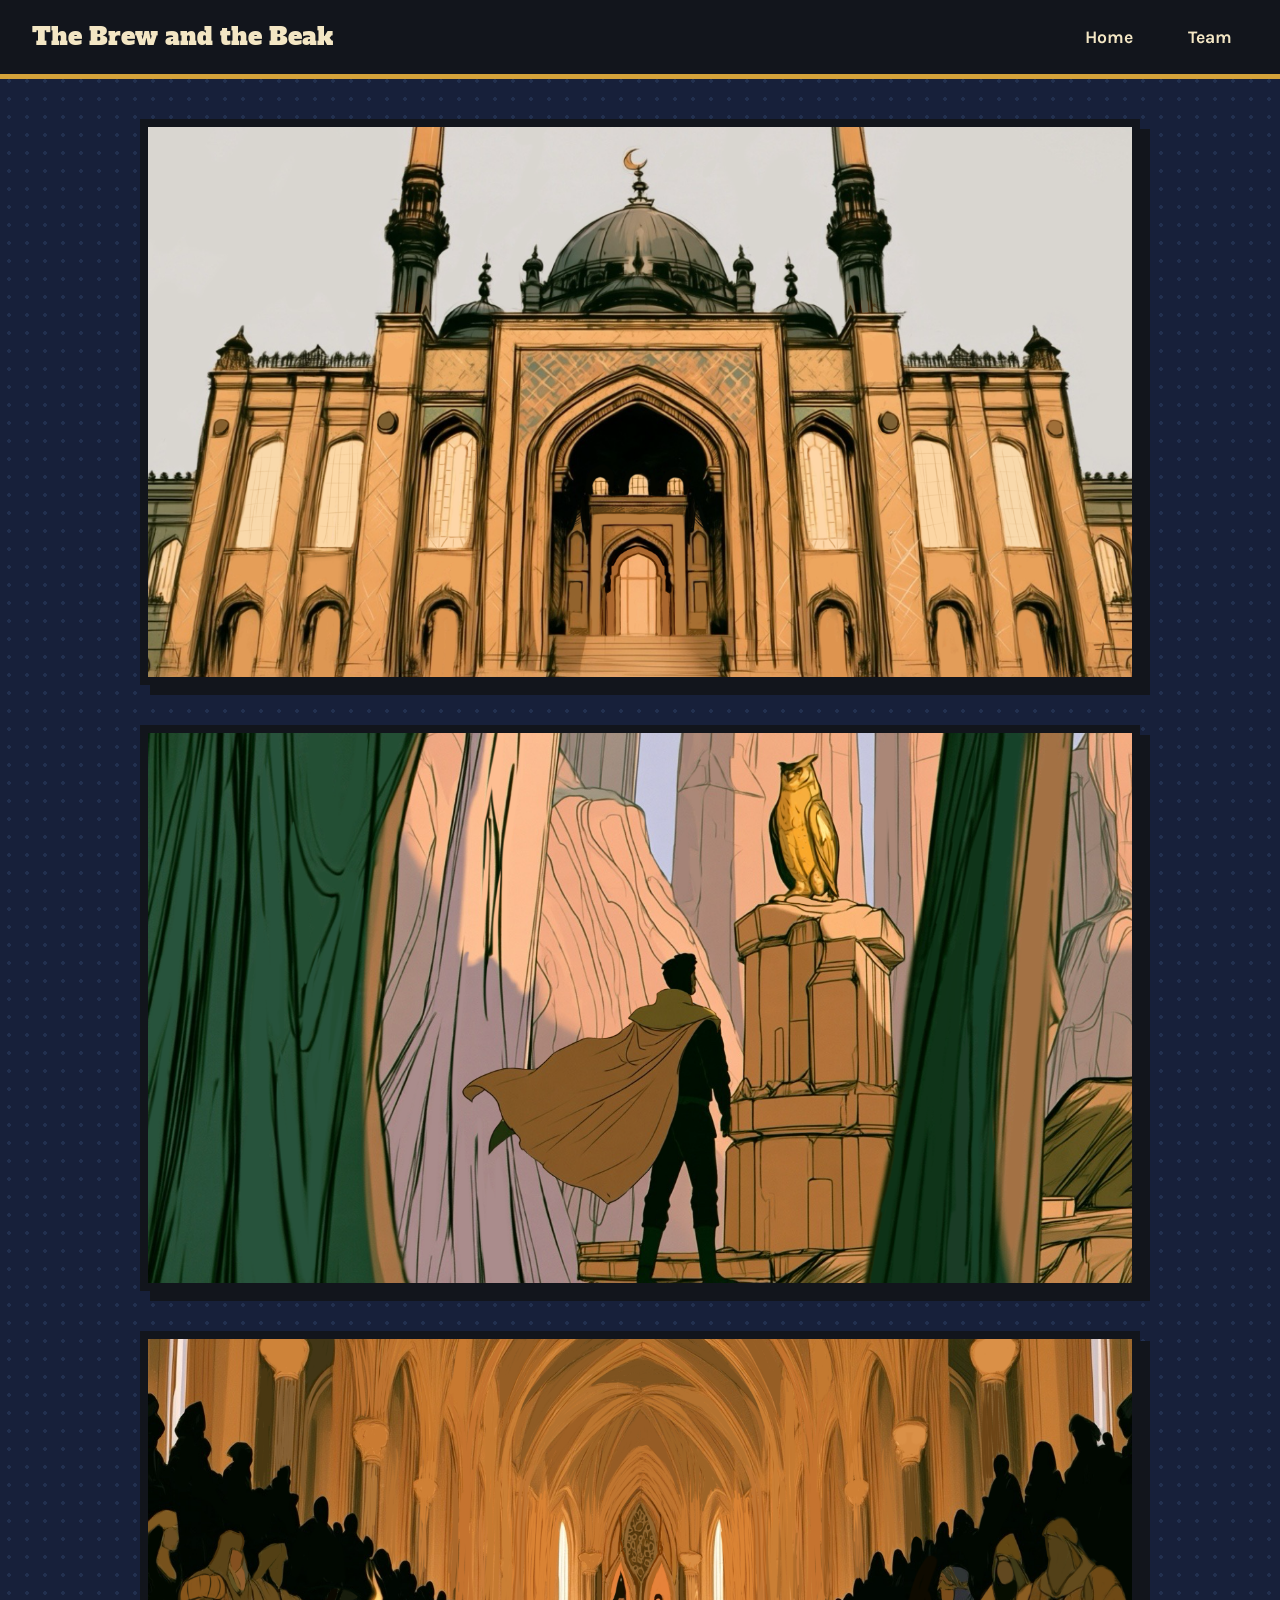
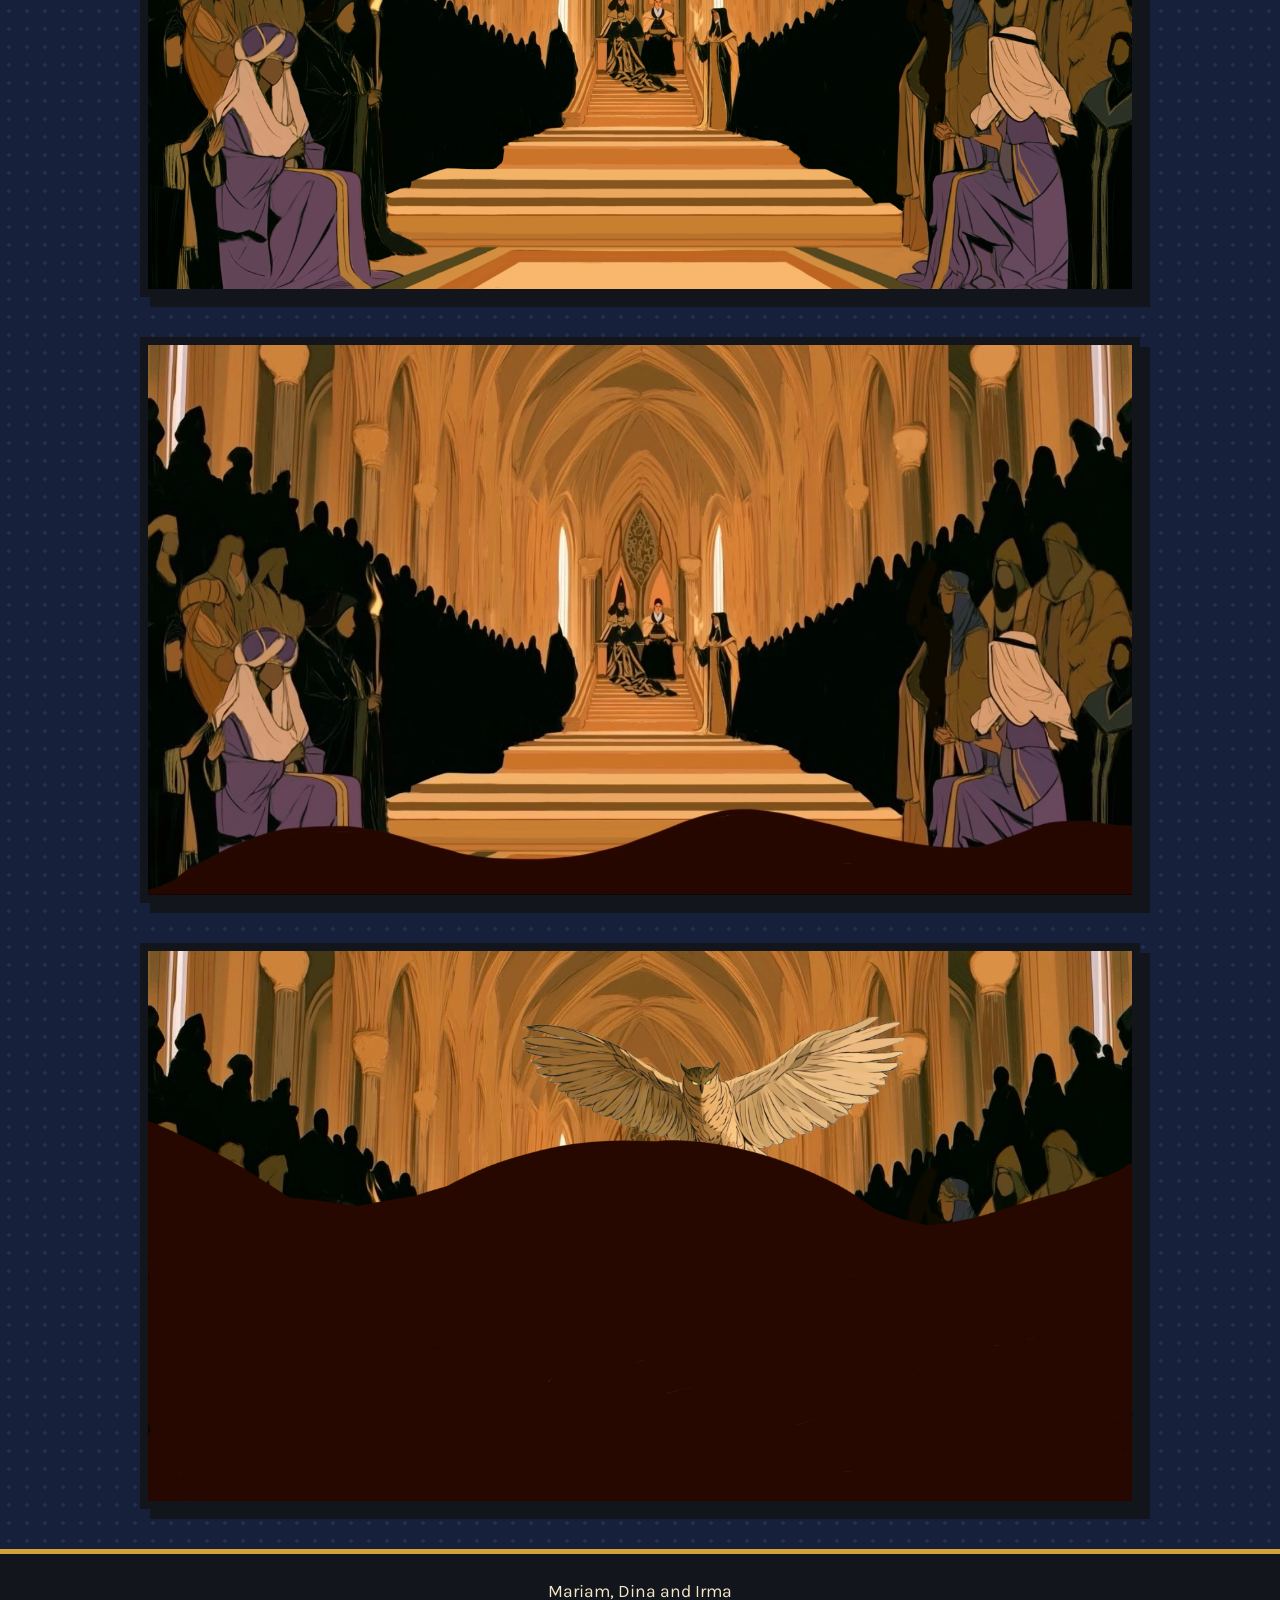
==== commit e0bf577c: "Add page 5 markup: the ending stage Adds the #page-5 section after the flood, reusing the same .sta" ====
--- a/comic.html
+++ b/comic.html
@@ -105,6 +105,16 @@
       </figure>
     </section>
 
+    <!-- PAGE 5: the ending - one click on panel 1 starts it, then panel 2
+         and the ending pair (3A/4A or 3B/4B, depending on the choice made
+         back on page 2) play through on their own with no more clicks -->
+    <section class="page page-stage" id="page-5">
+      <figure class="panel stage" id="page5-stage">
+        <img class="stage-layer active" id="page5-img-a" src="assets/page5_panel1.png">
+        <img class="stage-layer" id="page5-img-b" src="assets/page5_panel2.png">
+      </figure>
+    </section>
+
   </main>
 
   <footer class="site-footer" id="team">
--- a/styles.css
+++ b/styles.css
@@ -132,10 +132,17 @@
   height: 100%;
   object-fit: cover;
   opacity: 0;
-  transition: opacity 0.8s ease;
+  transform: scale(1);
+  transition: opacity 0.8s ease, transform 0.8s ease;
 }
 .stage-layer.active{
   opacity: 1;
+}
+
+/* used for page 3's panel1->panel2 "zoom" transition: scales the outgoing
+   layer up while it fades out*/
+.stage-layer.zoom-out{
+  transform: scale(1.3);
 }
 
 /* placeholder smoke transition: two circles sliding in from the sides.
@@ -234,8 +241,11 @@
   pointer-events: none;
 }
 
-/* the cape overlay: page2_panel1_cape.png is the same canvas as page2_panel1_capeless.png, 
-   already drawn in place on the man - so it just needs to sit exactly on top */
+/* the cape overlay: page2_panel1_cape.png is the same 1456x816 canvas as
+   page2_panel1_capeless.png, already drawn in place on the man - so it
+   just needs to sit exactly on top (position: absolute; inset: 0, same
+   object-fit: cover as the base image) rather than being resized/moved
+   as its own smaller asset like the first attempt did */
 #owl-panel img.cape-layer{
   position: absolute;
   inset: 0;
@@ -243,14 +253,17 @@
   height: 100%;
   object-fit: cover;
   /* used this documentation to learn about the transform-origin property in css: https://developer.mozilla.org/en-US/docs/Web/CSS/transform-origin */
-  /* pivot for the flutter below: (773, 386) converted to the % transform-origin uses */
+  /* pivot for the flutter below: (773, 386) in the cape art's own
+     1456x816 pixels, converted to the % transform-origin uses */
   transform-origin: 53.09% 47.3%;
   /* let clicks on the panel pass through to the panel itself */
   pointer-events: none;
 }
 
 /* used this documentation to learn about @keyframes: https://developer.mozilla.org/en-US/docs/Web/CSS/@keyframes */
-/* flutters only while hovering panel 1 */
+/* flutters only while hovering panel 1 - a few degrees of rotate/skew
+   back and forth reads as cloth moving in the wind without the cape
+   drifting away from where it's "attached" */
 @keyframes cape-flutter{
   0%, 100%{ transform: rotate(-3deg) skewX(3deg); }
   25%{ transform: rotate(2deg) skewX(-2deg); }
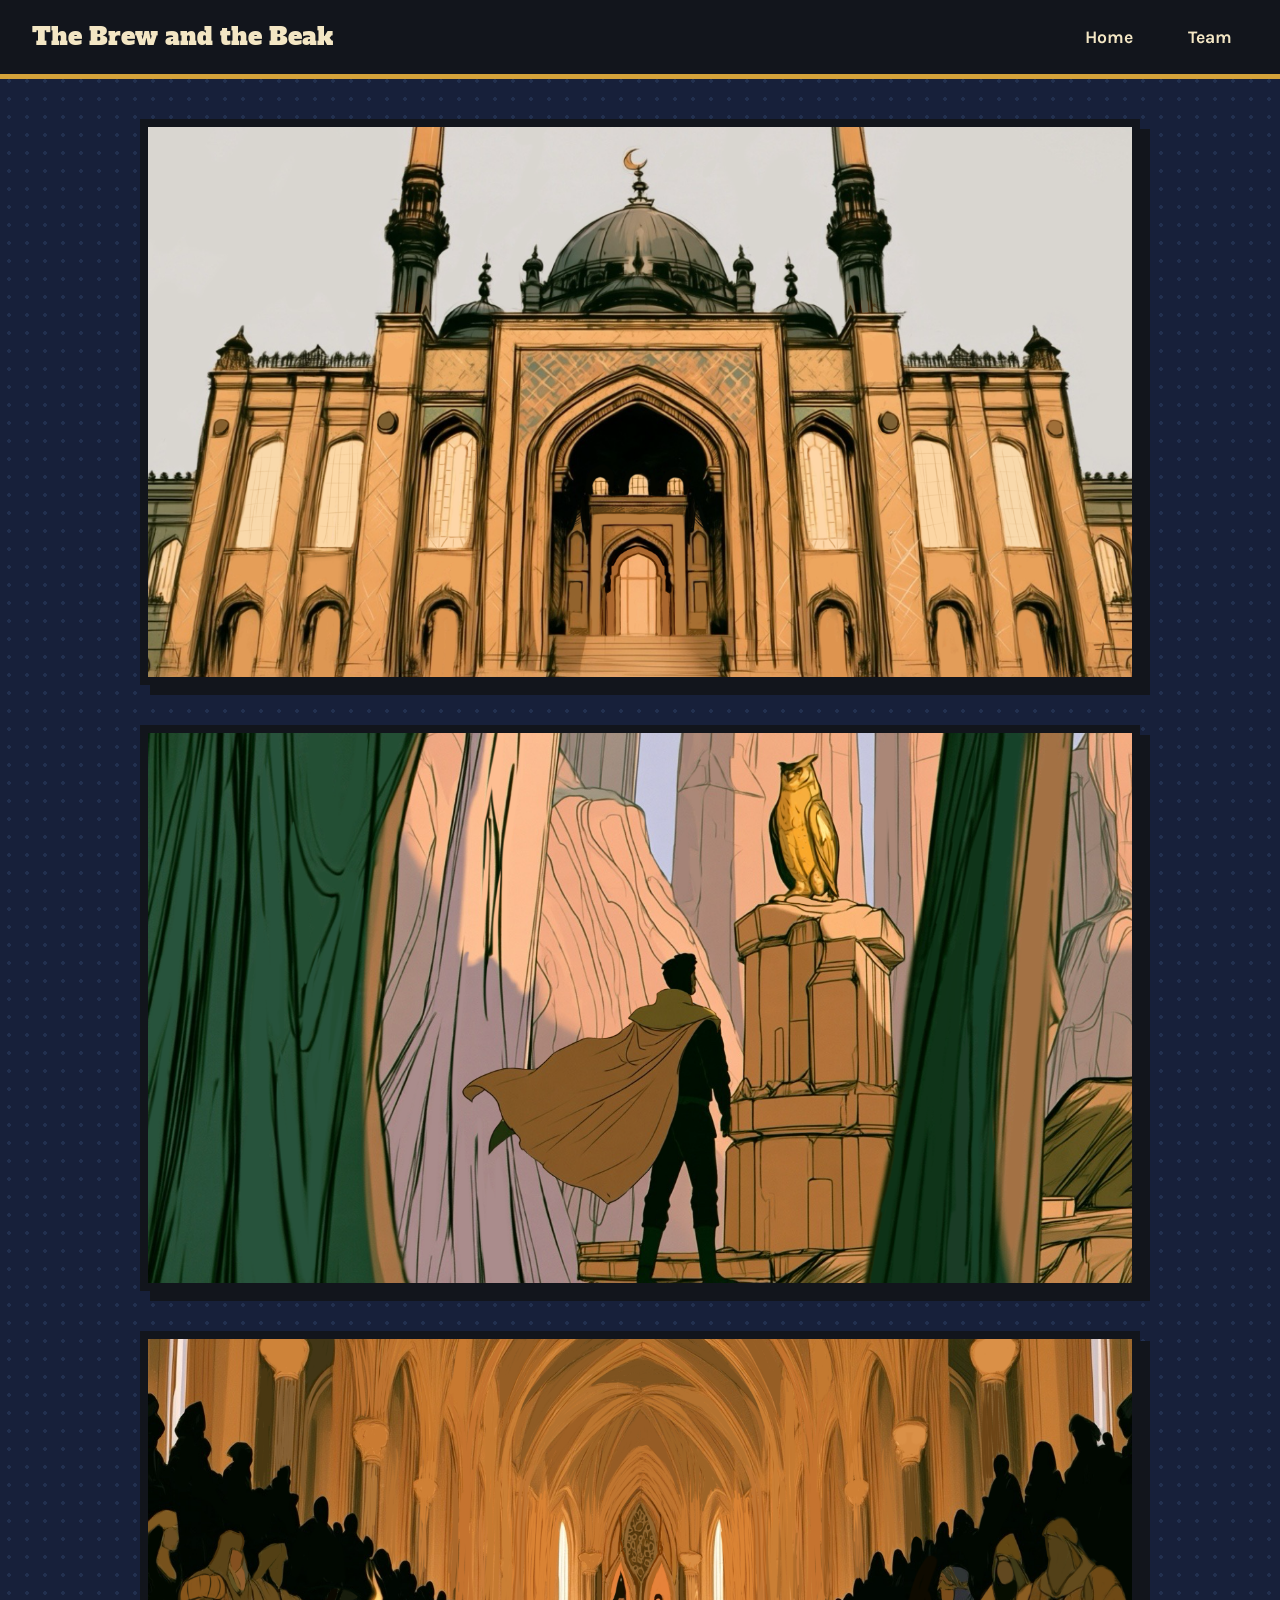
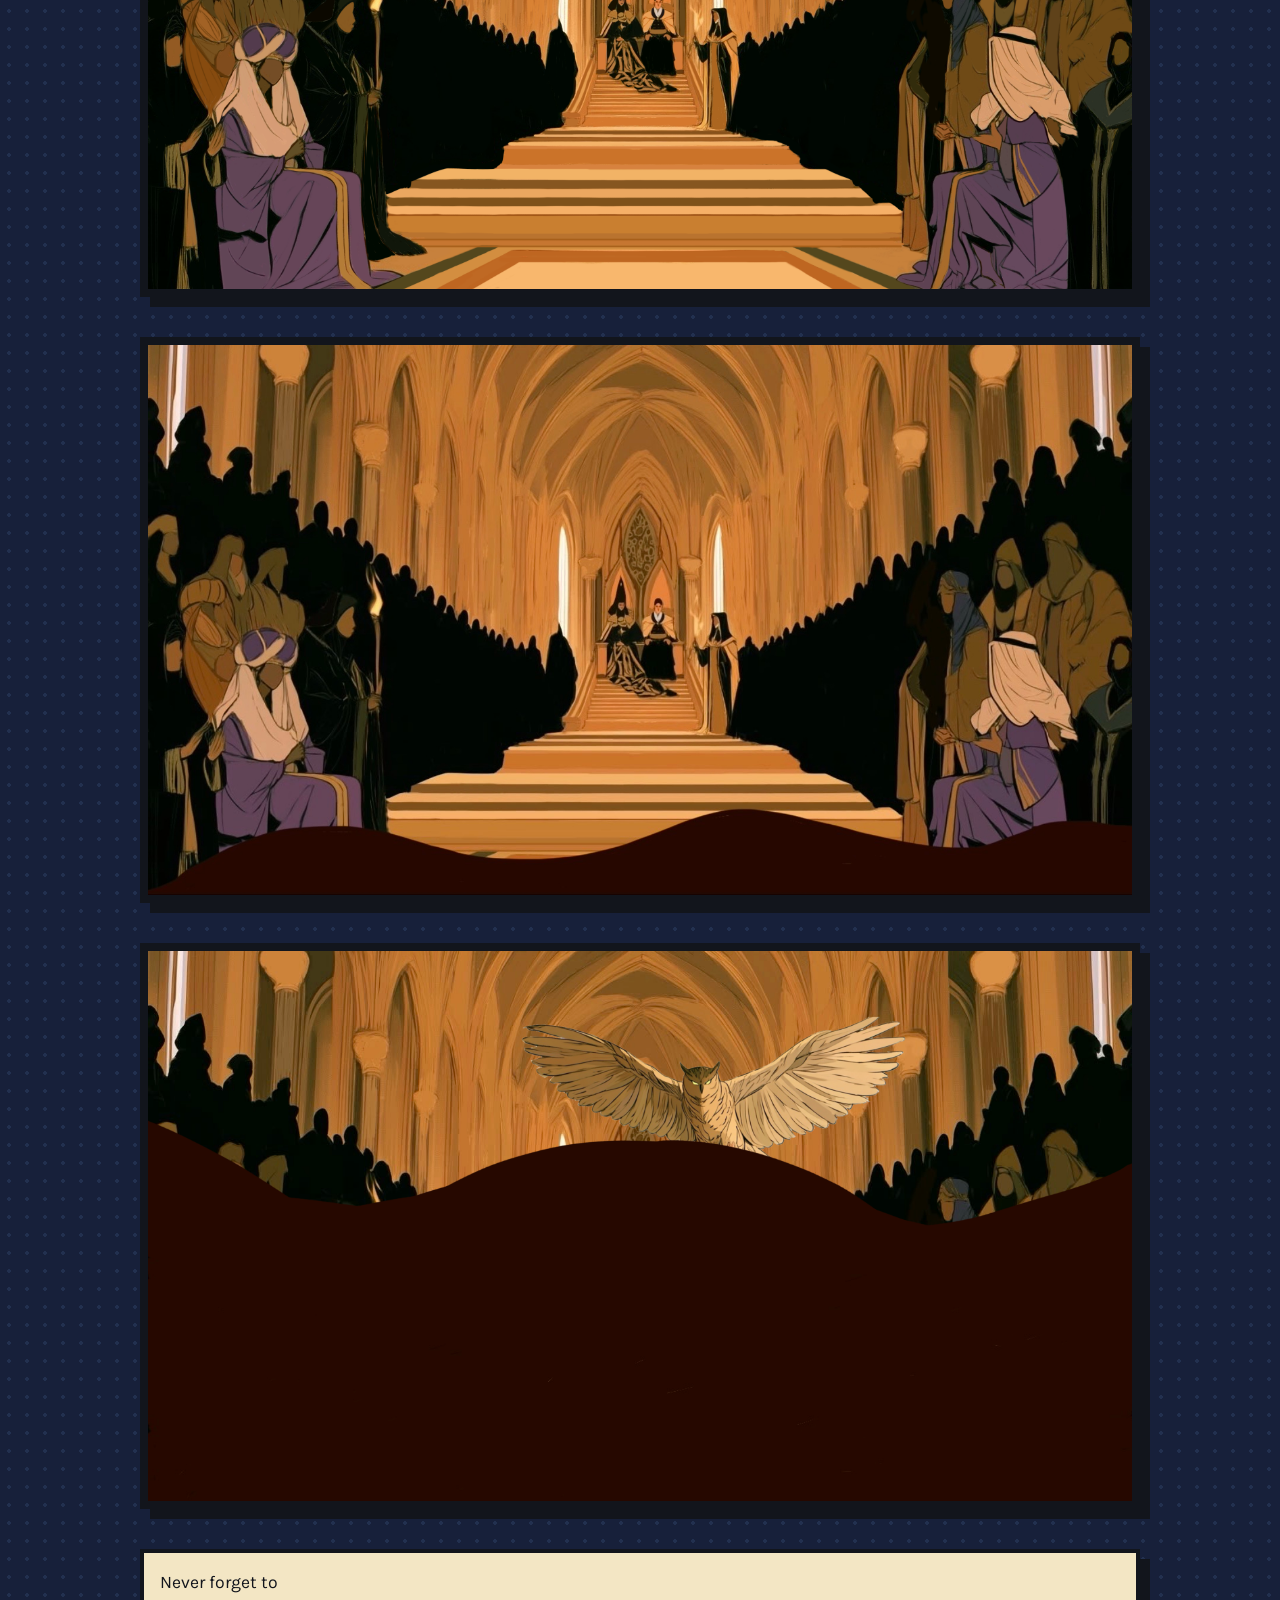
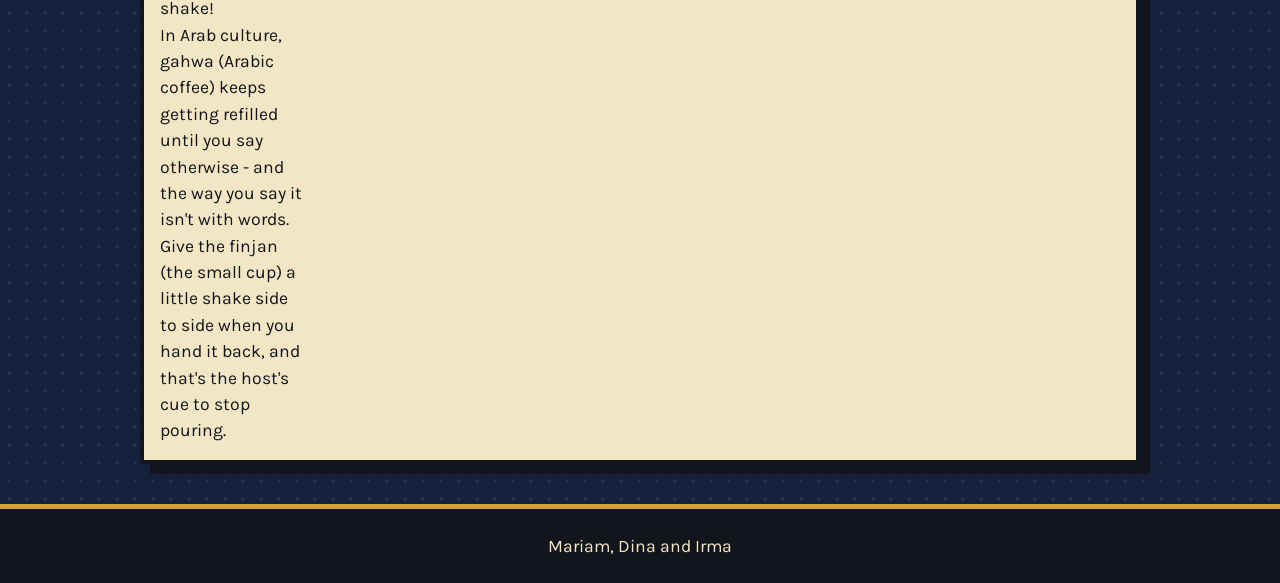
==== commit 2d7f47b9: "Add cultural note on Khaleeji coffee gesture Added a section explaining the shake-the-finjan gesture" ====
--- a/comic.html
+++ b/comic.html
@@ -115,6 +115,17 @@
       </figure>
     </section>
 
+    <!-- BONUS: a parting note, with a quick explanation of the shake-the-finjan gesture in Khaleeji coffee culture -->
+    <section class="page" id="page-finjan">
+      <div class="finjan-wrap">
+        <div class="finjan-dance"></div>
+        <p class="finjan-caption">Never forget to shake!</p>
+        <p class="finjan-fact">In Arab culture, gahwa (Arabic coffee) keeps getting refilled until you say
+          otherwise - and the way you say it isn't with words. Give the finjan (the small cup) a little shake
+          side to side when you hand it back, and that's the host's cue to stop pouring.</p>
+      </div>
+    </section>
+
   </main>
 
   <footer class="site-footer" id="team">
--- a/styles.css
+++ b/styles.css
@@ -469,3 +469,31 @@
   margin-bottom: 0;
   font-size: 0.95rem;
 }
+
+/* how to read box on the welcome page */
+.how-to{
+  max-width: 500px;
+  margin-bottom: 2rem;
+  padding: 1rem 1.5rem;
+  text-align: left;
+  background: rgba(18, 21, 28, 0.7);
+  border: 3px solid #d4a23a;
+}
+
+.how-to h2{
+  font-family: "Alfa Slab One", serif;
+  font-weight: 400;
+  font-size: 1.2rem;
+  color: #d4a23a;
+  margin-bottom: 0.5rem;
+}
+
+
+.how-to ul{
+  list-style: none;
+}
+
+
+.how-to li{
+  margin-bottom: 0.4rem;
+}
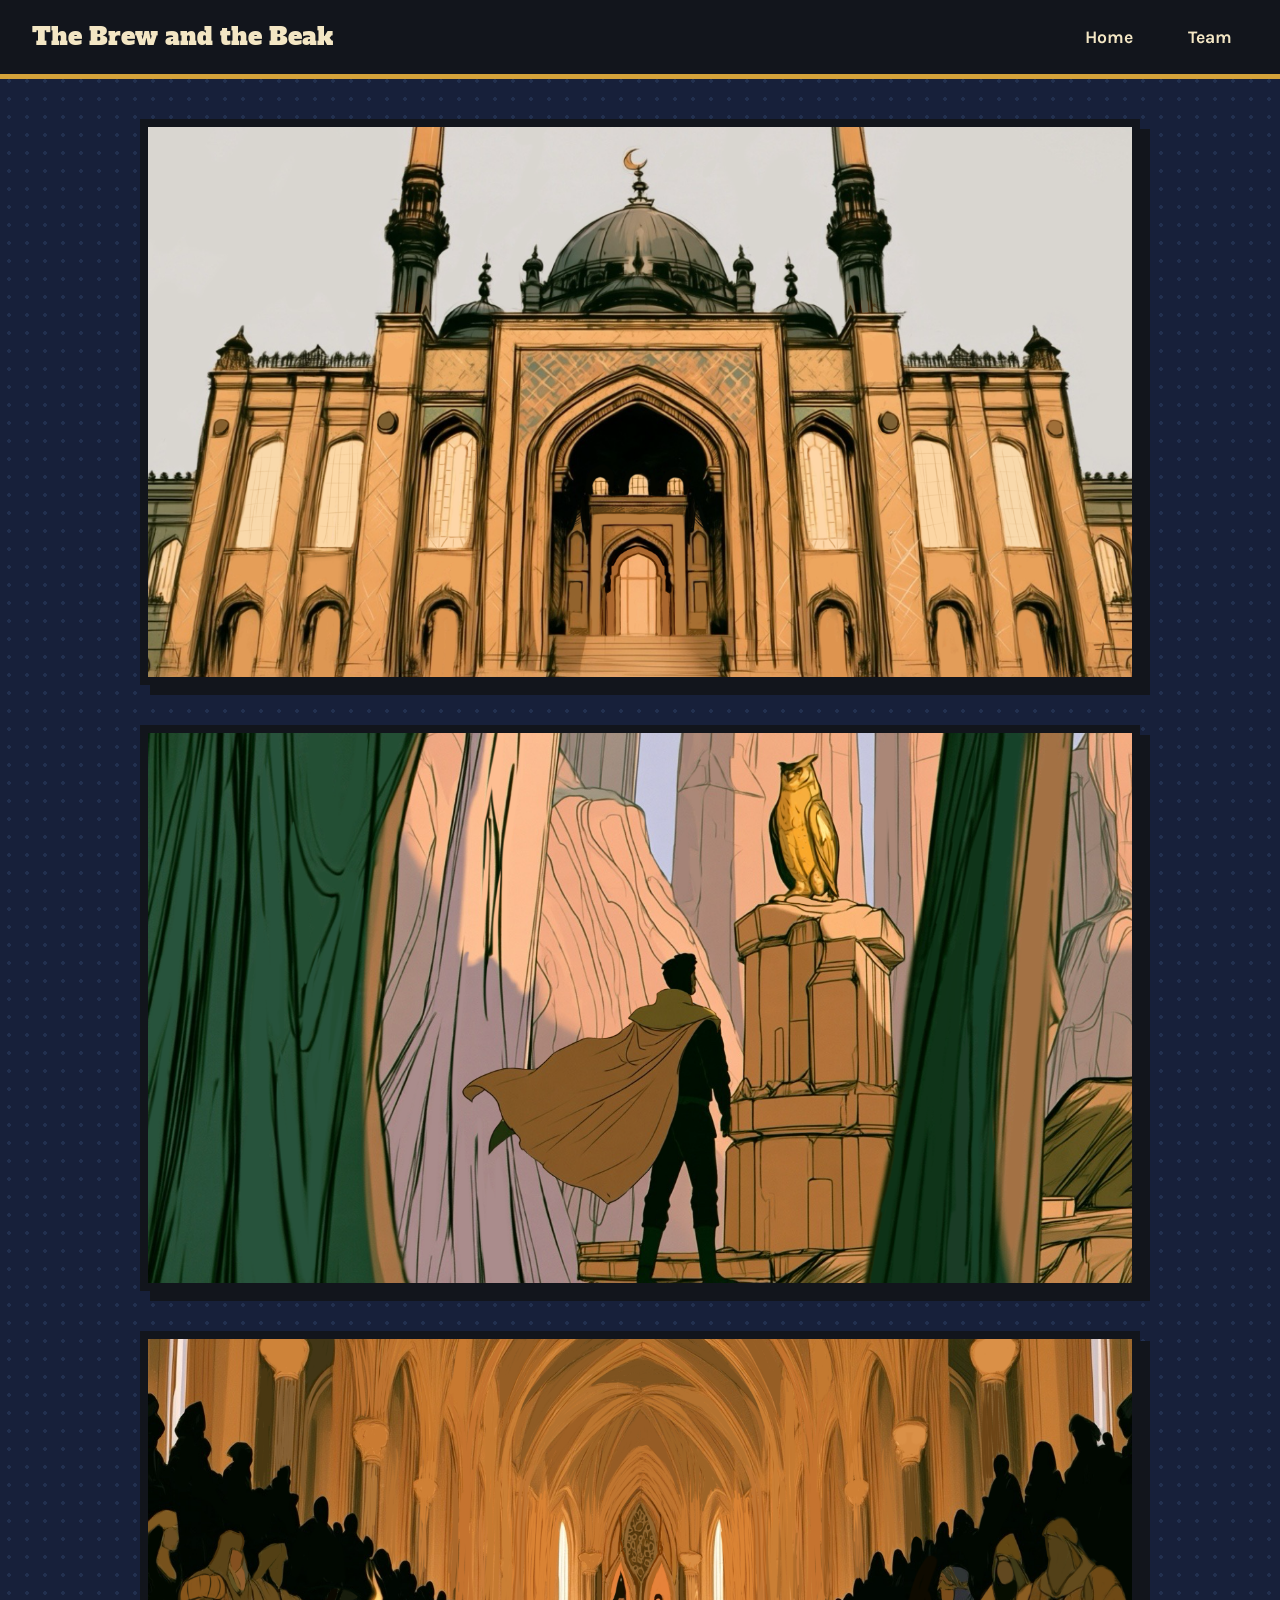
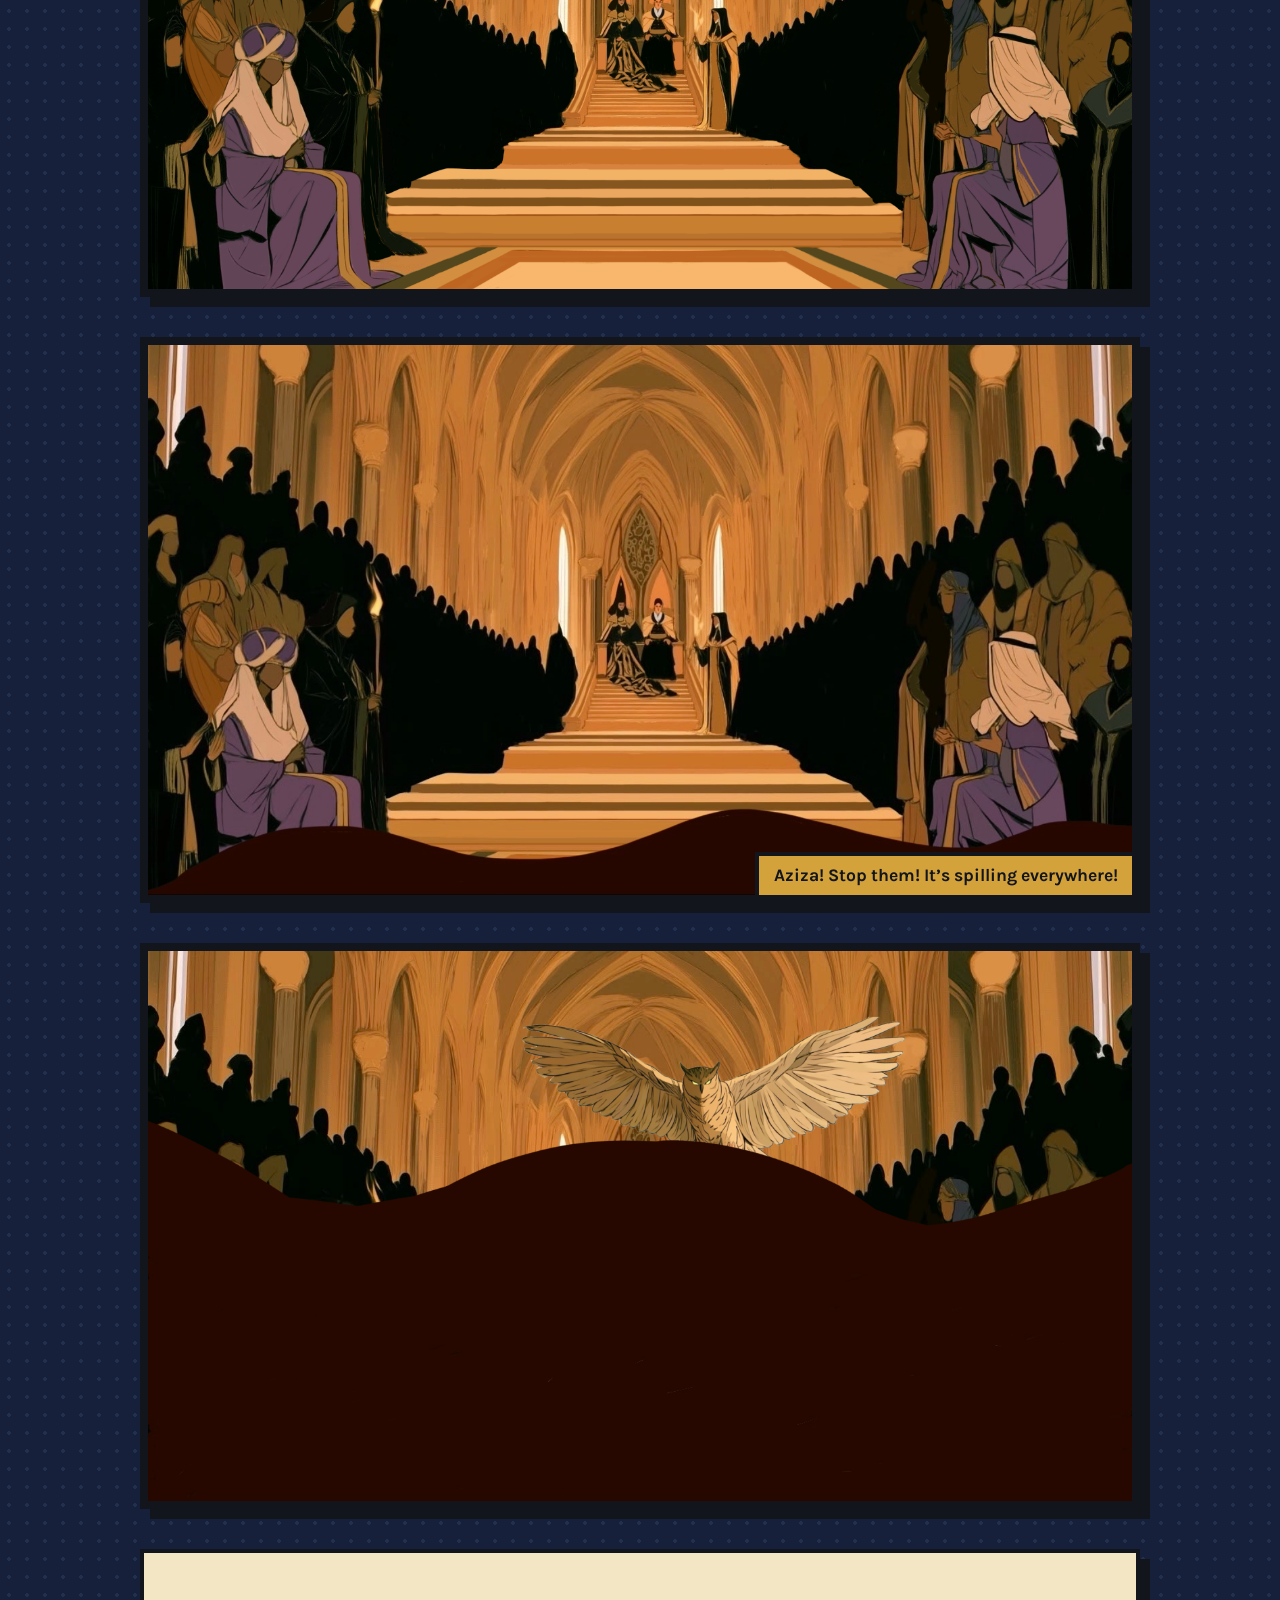
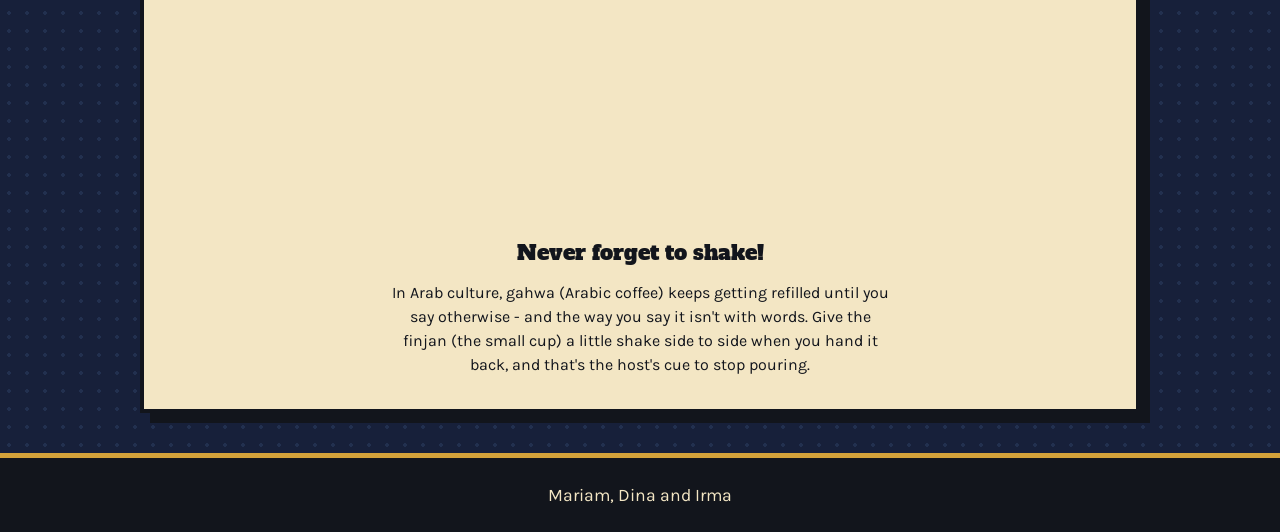
==== commit 07abccd8: "added magic meat panel, added dialogue lines" ====
--- a/comic.html
+++ b/comic.html
@@ -80,7 +80,7 @@
           </figure>
 
           <figure class="panel p-choice" id="choice-b">
-            <img src="assets/page2_optionB.jpg">
+            <img src="assets/magicmeat-panel-choiceB.jpeg">
             <figcaption>Choice B: True Respect</figcaption>
           </figure>
         </div>
@@ -95,13 +95,15 @@
       <figure class="panel stage" id="page3-stage">
         <img class="stage-layer active" id="page3-img-a" src="assets/page3_panel1.png">
         <img class="stage-layer" id="page3-img-b" src="assets/page3_panel2.png">
+        <figcaption id="page3-caption"></figcaption>
       </figure>
     </section>
 
     <!-- COFFEE FLOOD: click the picture and the coffee rises by itself -->
     <section class="page page-stage" id="page-flood">
-      <figure class="panel">
+      <figure class="panel flood-panel" id="flood-panel">
         <img id="flood-img" src="assets/flood1.jpg">
+        <figcaption id="flood-caption"></figcaption>
       </figure>
     </section>
 
--- a/styles.css
+++ b/styles.css
@@ -315,6 +315,50 @@
   color: #f3e6c4;
 }
 
+/* the closing bonus: a looping sprite animation + a short cultural note, centered in the normal page grid */
+.finjan-wrap{
+  grid-column: span 6;
+  display: flex;
+  flex-direction: column;
+  align-items: center;
+  gap: 0.8rem;
+  padding: 1rem;
+  text-align: center;
+}
+
+/* the sprite sheet is a single row of 3 frames - background-size 300% 100%
+   blows the whole sheet up to 3x its width (height unchanged), so one
+   frame now fills this box */
+.finjan-dance{
+  width: 180px;
+  height: 239px;
+  background-image: url("assets/shake-dance-spritesheet.png");
+  background-size: 300% 100%;
+  animation: finjan-dance 0.8s steps(1) infinite;
+}
+
+/* used this documentation to learn about the steps() easing function: https://developer.mozilla.org/en-US/docs/Web/CSS/easing-function/steps */
+/* steps(1) jumps straight to each keyframe's position instead of sliding
+   smoothly between them. goes frame 1 -> 2 -> 3 -> 2 and loops, instead of 
+   1 -> 2 -> 3 -> (jump straight back to) 1 */
+@keyframes finjan-dance{
+  0%{ background-position: 0% 0%; }
+  25%{ background-position: 50% 0%; }
+  50%{ background-position: 100% 0%; }
+  75%{ background-position: 50% 0%; }
+}
+
+.finjan-caption{
+  font-family: "Alfa Slab One", serif;
+  font-size: 1.3rem;
+}
+
+.finjan-fact{
+  max-width: 500px;
+  font-size: 1rem;
+  line-height: 1.5;
+}
+
 /* interactions */
 
 /* click to swap the picture */
@@ -341,7 +385,7 @@
 /* ":not(.stage)" matches every panel except the stage - the stage needs the extra
    has-caption/show-caption conditions below instead of revealing on every hover */
 /* TEMPORARY CODE: only reveal for a step that "has-caption" for those */
-.panel:not(.stage):hover figcaption,
+.panel:not(.stage):not(.flood-panel):hover figcaption,
 .panel.stage.has-caption:hover figcaption,
 .panel.show-caption figcaption{
   transform: translateY(0);
@@ -354,11 +398,15 @@
 }
 
 /* the figcaption moves to the right-hand corner for some lines*/
-#stage-caption.caption-right{
+.panel figcaption.caption-right{
   left: auto;
   right: 0;
   border-right: none;
   border-left: 4px solid #12151c;
+}
+
+#page3-caption{
+  z-index: 4;
 }
 
 /* branching ending, and the hidden second picture in swap panels */
@@ -497,3 +545,7 @@
 .how-to li{
   margin-bottom: 0.4rem;
 }
+
+.flood-panel {
+  cursor: pointer
+}
